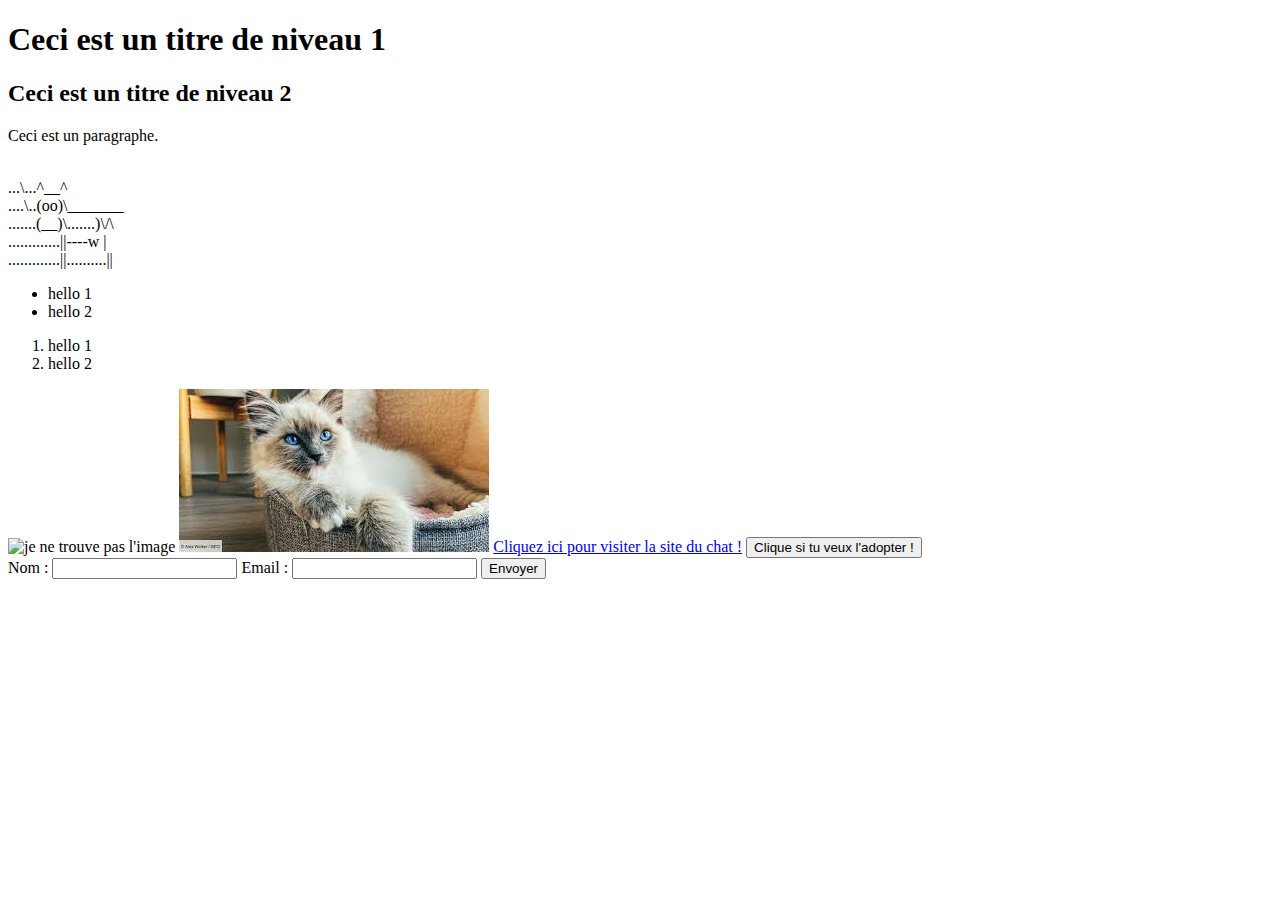
==== index.html @ 16f447f1 "différents ajouts de balises" ====
<!doctype html>
<html>
	<head>
		<title>qu'est-ce que c'est ? </title>
		<meta charset="UTF-8"> 
        <meta name="viewport" content="width=device-width, initial-scale=1.0"> 
		<meta name="description" content="Une première page">
		<meta name="keywords" content="html tutorial template">
	</head>
	<body>
		<h1>Ceci est un titre de niveau 1</h1> 
		<h2>Ceci est un titre de niveau 2</h2> 
		<p>Ceci est un paragraphe.</p> 
		<br>...\...^__^
		<br>....\..(oo)\_______
		<br>.......(__)\.......)\/\
		<br>.............||----w |
		<br>.............||..........||
		<ul>
			<li> hello 1
			<li> hello 2
		</ul>
		<ol>
			<li> hello 1
			<li> hello 2
		</ol>
		<img src="image.jpg" alt="je ne trouve pas l'image">
		<img src="img/chat.jpg" alt="je ne trouve pas l'image chat">
		<a href="https://www.geo.fr/animaux/quelles-sont-les-races-de-chats-les-plus-intelligentes-213242">Cliquez ici pour visiter la site du chat !</a>
        <button type="button">Clique si tu veux l'adopter !</button>
		
		<!-- commentaire -->
		<form action="/traiter-formulaire" method="post">
            <label for="nom">Nom :</label>
            <input type="text" id="nom" name="nom">

            <label for="email">Email :</label>
            <input type="email" id="email" name="email">

            <input type="submit" value="Envoyer">
        </form>
	</body>
</html>
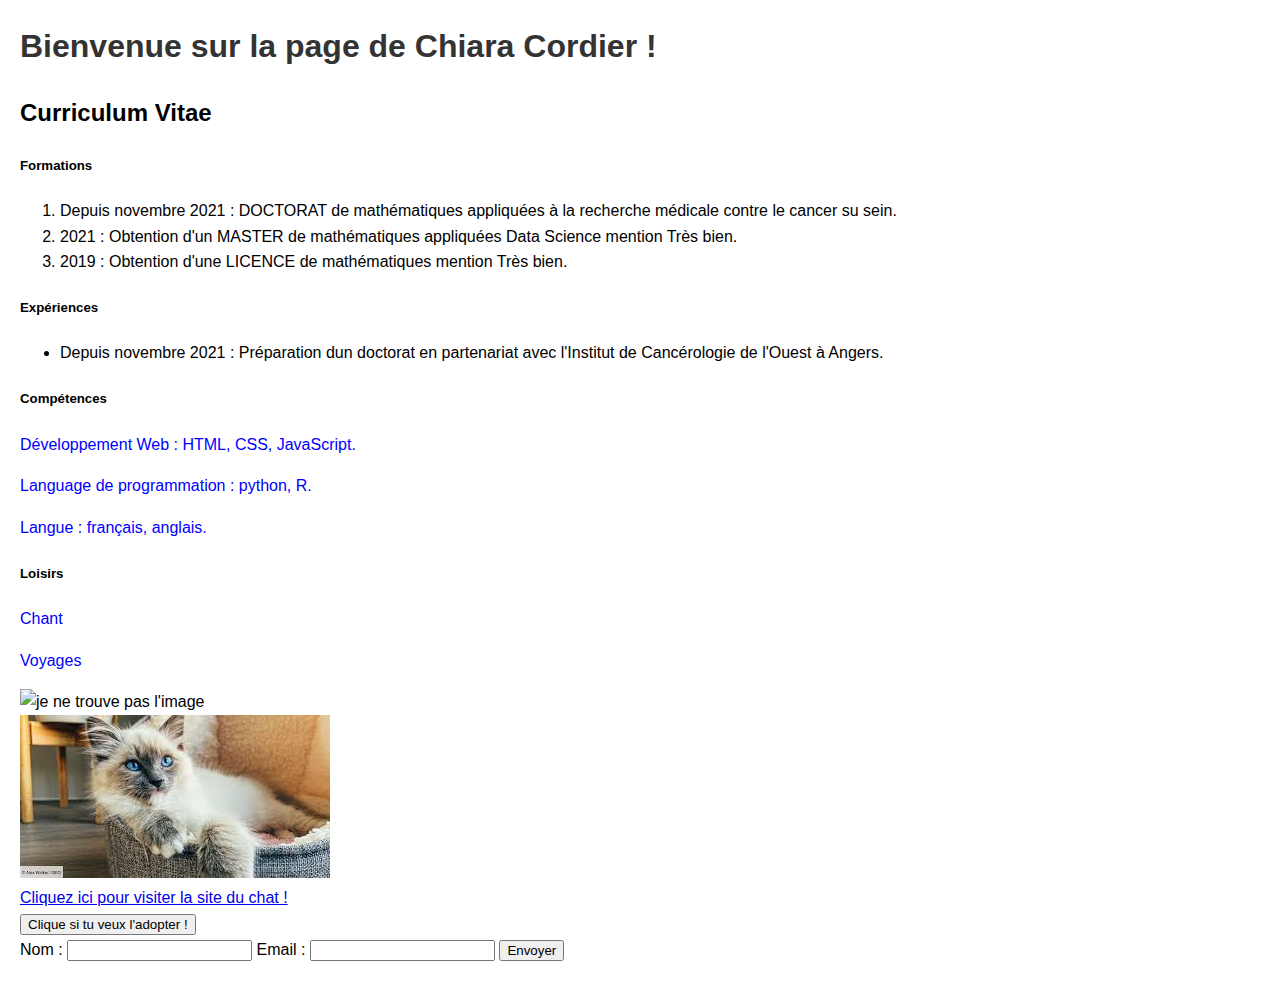
==== commit fd72cd47: "Ajout CSS" ====
--- a/index.html
+++ b/index.html
@@ -1,33 +1,38 @@
 <!doctype html>
 <html>
 	<head>
-		<title>qu'est-ce que c'est ? </title>
+		<link rel="stylesheet" href="style.css">
+		<title>Site officiel de Chiara Cordier</title>
 		<meta charset="UTF-8"> 
         <meta name="viewport" content="width=device-width, initial-scale=1.0"> 
 		<meta name="description" content="Une première page">
 		<meta name="keywords" content="html tutorial template">
 	</head>
 	<body>
-		<h1>Ceci est un titre de niveau 1</h1> 
-		<h2>Ceci est un titre de niveau 2</h2> 
-		<p>Ceci est un paragraphe.</p> 
-		<br>...\...^__^
-		<br>....\..(oo)\_______
-		<br>.......(__)\.......)\/\
-		<br>.............||----w |
-		<br>.............||..........||
-		<ul>
-			<li> hello 1
-			<li> hello 2
-		</ul>
-		<ol>
-			<li> hello 1
-			<li> hello 2
-		</ol>
-		<img src="image.jpg" alt="je ne trouve pas l'image">
-		<img src="img/chat.jpg" alt="je ne trouve pas l'image chat">
-		<a href="https://www.geo.fr/animaux/quelles-sont-les-races-de-chats-les-plus-intelligentes-213242">Cliquez ici pour visiter la site du chat !</a>
-        <button type="button">Clique si tu veux l'adopter !</button>
+		<h1>Bienvenue sur la page de Chiara Cordier !</h1> 
+		<h2>Curriculum Vitae</h2> 
+		<h5>Formations</h5>
+			<ol>
+				<li>Depuis novembre 2021 : DOCTORAT de mathématiques appliquées à la recherche médicale contre le cancer su sein.
+				<li>2021 : Obtention d'un MASTER de mathématiques appliquées Data Science mention Très bien.
+				<li>2019 : Obtention d'une LICENCE de mathématiques mention Très bien.
+			</ol>
+		<h5>Expériences</h5>
+			<ul>
+				<li>Depuis novembre 2021 : Préparation dun doctorat en partenariat avec l'Institut de Cancérologie de l'Ouest à Angers.
+			</ul>
+		<h5>Compétences</h5>
+			<p>Développement Web : HTML, CSS, JavaScript.</p> 
+			<p>Language de programmation : python, R.</p> 
+			<p>Langue : français, anglais.</p> 
+		<h5>Loisirs</h5>
+			<p>Chant</p>
+			<p>Voyages</p>
+
+		<img src="image.jpg" alt="je ne trouve pas l'image"><br>
+		<img src="img/chat.jpg" alt="je ne trouve pas l'image chat"><br>
+		<a href="https://www.geo.fr/animaux/quelles-sont-les-races-de-chats-les-plus-intelligentes-213242">Cliquez ici pour visiter la site du chat !</a><br>
+        <button type="button">Clique si tu veux l'adopter !</button><br>
 		
 		<!-- commentaire -->
 		<form action="/traiter-formulaire" method="post">
--- a/style.css
+++ b/style.css
@@ -0,0 +1,82 @@
+/* 1. Sélecteurs CSS */
+/* 1.1 balises  */
+p {
+    color: blue;
+}
+/* 1.2 ID  */
+#header {
+    font-weight: bold;
+}
+/* 1.3 Classe  */
+.important {
+    text-transform: uppercase;
+}
+
+
+
+/* 2. Propriétés CSS */
+body {
+    font-family: Arial, sans-serif;
+    line-height: 1.6;
+    margin: 20px;
+}
+
+h1 {
+    color: #333;
+}
+
+/* 3. Modèle de boîte */
+.box {
+    width: 300px;
+    height: 200px;
+    border: 1px solid #ccc;
+    padding: 10px;
+    margin: 10px;
+}
+
+/* 4. Positionnement */
+.absolute-position {
+    position: absolute;
+    top: 0;
+    left: 0;
+}
+
+.relative-position {
+    position: relative;
+}
+
+.fixed-position {
+    position: fixed;
+    top: 0;
+}
+
+/* 5. Flexbox et Grid */
+.flex-container {
+    display: flex;
+}
+
+.grid-container {
+    display: grid;
+}
+
+/* 6. Médias réactifs */
+@media screen and (max-width: 600px) {
+    /* Styles pour les écrans de 600px ou moins */
+    body {
+        background-color: lightgray;
+    }
+}
+
+/* 7. Animation et transition */
+.myAnimation {
+    animation: fadeIn 2s ease-in-out;
+}
+
+@keyframes fadeIn {
+    from {
+        opacity: 0;
+    }
+    to {
+        opacity: 1;
+    }
+}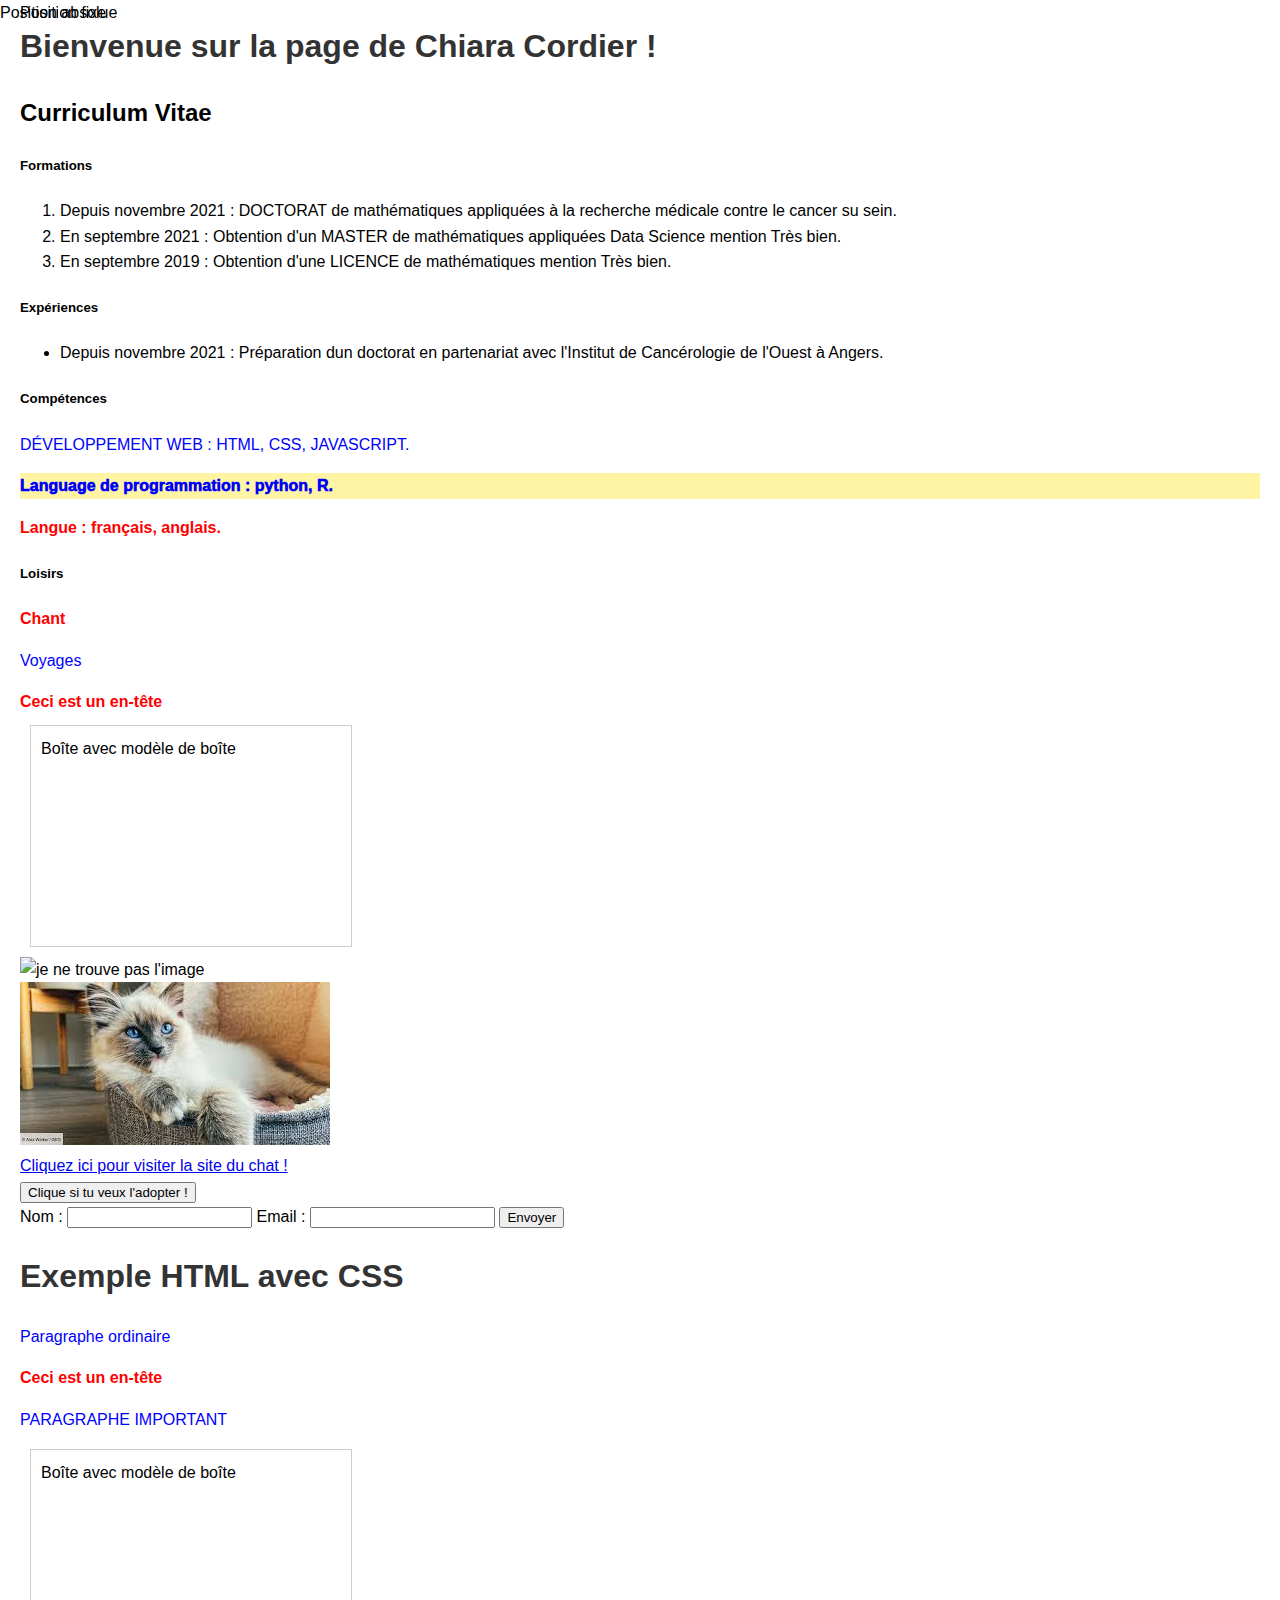
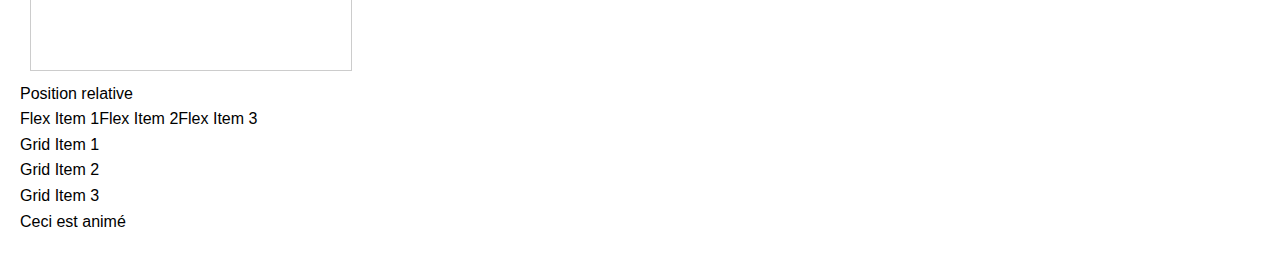
==== commit 662cc44d: "Ajout jeu Pikachu avec JavaScript" ====
--- a/index.html
+++ b/index.html
@@ -14,21 +14,24 @@
 		<h5>Formations</h5>
 			<ol>
 				<li>Depuis novembre 2021 : DOCTORAT de mathématiques appliquées à la recherche médicale contre le cancer su sein.
-				<li>2021 : Obtention d'un MASTER de mathématiques appliquées Data Science mention Très bien.
-				<li>2019 : Obtention d'une LICENCE de mathématiques mention Très bien.
+				<li> En septembre 2021 : Obtention d'un MASTER de mathématiques appliquées Data Science mention Très bien.
+				<li> En septembre 2019 : Obtention d'une LICENCE de mathématiques mention Très bien.
 			</ol>
 		<h5>Expériences</h5>
 			<ul>
 				<li>Depuis novembre 2021 : Préparation dun doctorat en partenariat avec l'Institut de Cancérologie de l'Ouest à Angers.
 			</ul>
 		<h5>Compétences</h5>
-			<p>Développement Web : HTML, CSS, JavaScript.</p> 
-			<p>Language de programmation : python, R.</p> 
-			<p>Langue : français, anglais.</p> 
+			<p class="important">Développement Web : HTML, CSS, JavaScript.</p> 
+			<p class="jersey">Language de programmation : python, R.</p> 
+			<p id="header">Langue : français, anglais.</p> 
 		<h5>Loisirs</h5>
-			<p>Chant</p>
+			<p id="header">Chant</p>
 			<p>Voyages</p>
 
+		<div id="header">Ceci est un en-tête</div>
+		<div class="box">Boîte avec modèle de boîte</div>
+		
 		<img src="image.jpg" alt="je ne trouve pas l'image"><br>
 		<img src="img/chat.jpg" alt="je ne trouve pas l'image chat"><br>
 		<a href="https://www.geo.fr/animaux/quelles-sont-les-races-de-chats-les-plus-intelligentes-213242">Cliquez ici pour visiter la site du chat !</a><br>
@@ -44,5 +47,34 @@
 
             <input type="submit" value="Envoyer">
         </form>
+		
+		        <h1>Exemple HTML avec CSS</h1>
+
+        <p>Paragraphe ordinaire</p>
+
+        <div id="header">Ceci est un en-tête</div>
+
+        <p class="important">Paragraphe important</p>
+
+        <div class="box">Boîte avec modèle de boîte</div>
+
+        <div class="absolute-position">Position absolue</div>
+        <div class="relative-position">Position relative</div>
+        <div class="fixed-position">Position fixe</div>
+
+        <div class="flex-container">
+            <div>Flex Item 1</div>
+            <div>Flex Item 2</div>
+            <div>Flex Item 3</div>
+        </div>
+
+        <div class="grid-container">
+            <div>Grid Item 1</div>
+            <div>Grid Item 2</div>
+            <div>Grid Item 3</div>
+        </div>
+
+        <div class="myAnimation">Ceci est animé</div>
+		
 	</body>
 </html>--- a/style.css
+++ b/style.css
@@ -6,13 +6,16 @@
 /* 1.2 ID  */
 #header {
     font-weight: bold;
+	color: red;
 }
 /* 1.3 Classe  */
 .important {
     text-transform: uppercase;
 }
-
-
+.jersey {
+    font-weight: 1000;
+	background-color: #FFF4A3;
+}
 
 /* 2. Propriétés CSS */
 body {
@@ -69,7 +72,7 @@
 
 /* 7. Animation et transition */
 .myAnimation {
-    animation: fadeIn 2s ease-in-out;
+    animation: fadeIn 10s ease-in-out;
 }
 
 @keyframes fadeIn {
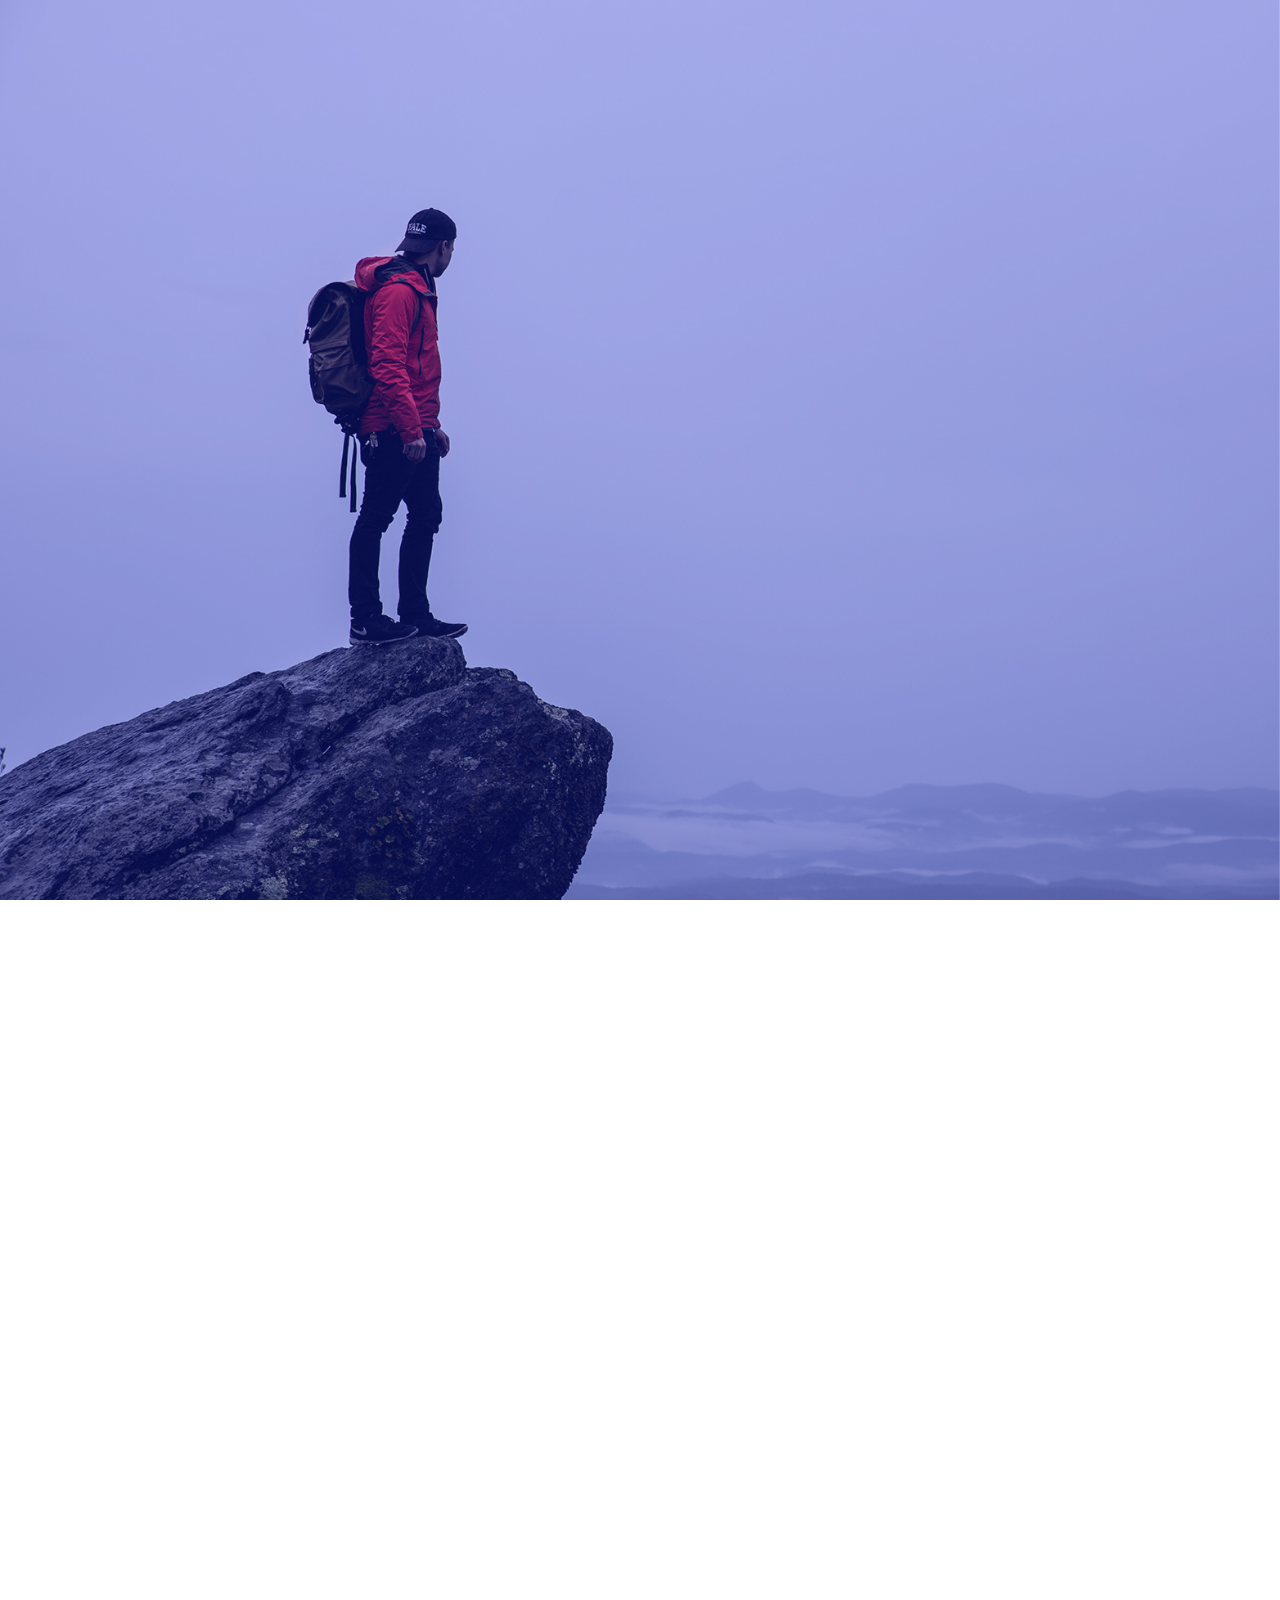
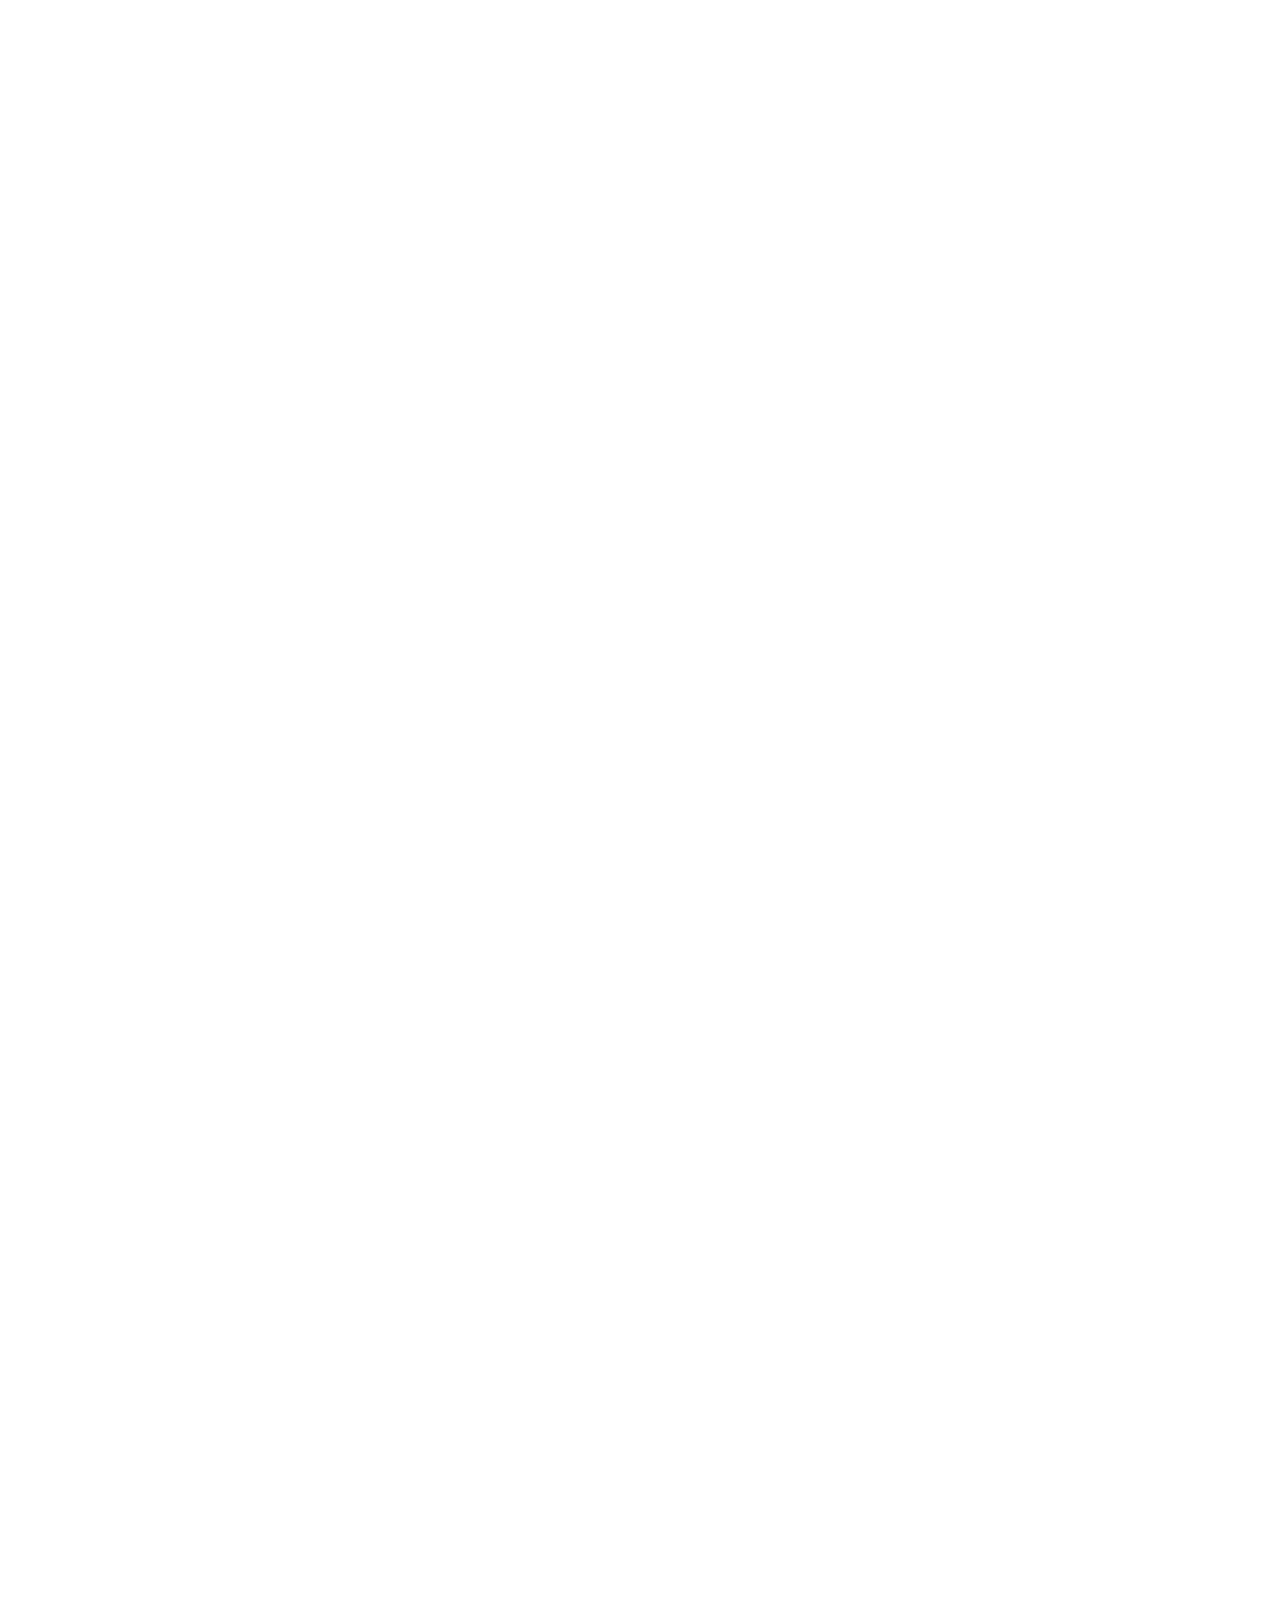
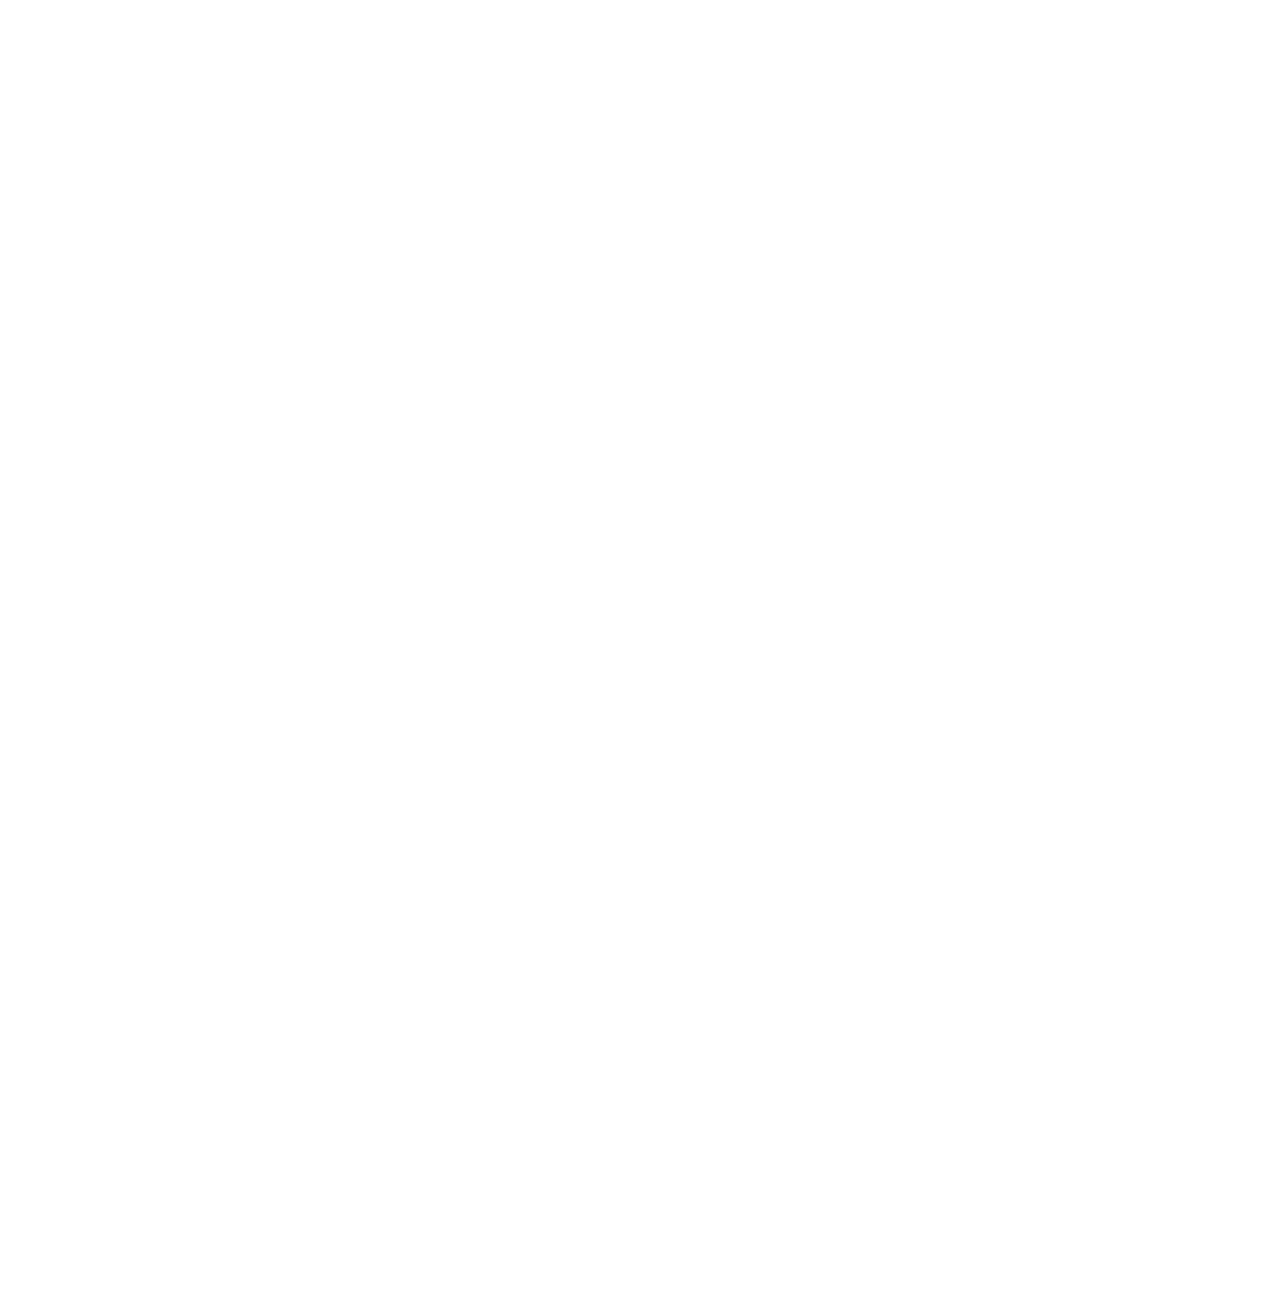
==== commit 71c6df02: "begin on template" ====
--- a/index.html
+++ b/index.html
@@ -1,80 +1,568 @@
 <!doctype html>
-<html>
-	<head>
-		<link rel="stylesheet" href="style.css">
-		<title>Site officiel de Chiara Cordier</title>
-		<meta charset="UTF-8"> 
-        <meta name="viewport" content="width=device-width, initial-scale=1.0"> 
-		<meta name="description" content="Une première page">
-		<meta name="keywords" content="html tutorial template">
-	</head>
-	<body>
-		<h1>Bienvenue sur la page de Chiara Cordier !</h1> 
-		<h2>Curriculum Vitae</h2> 
-		<h5>Formations</h5>
-			<ol>
-				<li>Depuis novembre 2021 : DOCTORAT de mathématiques appliquées à la recherche médicale contre le cancer su sein.
-				<li> En septembre 2021 : Obtention d'un MASTER de mathématiques appliquées Data Science mention Très bien.
-				<li> En septembre 2019 : Obtention d'une LICENCE de mathématiques mention Très bien.
-			</ol>
-		<h5>Expériences</h5>
-			<ul>
-				<li>Depuis novembre 2021 : Préparation dun doctorat en partenariat avec l'Institut de Cancérologie de l'Ouest à Angers.
-			</ul>
-		<h5>Compétences</h5>
-			<p class="important">Développement Web : HTML, CSS, JavaScript.</p> 
-			<p class="jersey">Language de programmation : python, R.</p> 
-			<p id="header">Langue : français, anglais.</p> 
-		<h5>Loisirs</h5>
-			<p id="header">Chant</p>
-			<p>Voyages</p>
-
-		<div id="header">Ceci est un en-tête</div>
-		<div class="box">Boîte avec modèle de boîte</div>
-		
-		<img src="image.jpg" alt="je ne trouve pas l'image"><br>
-		<img src="img/chat.jpg" alt="je ne trouve pas l'image chat"><br>
-		<a href="https://www.geo.fr/animaux/quelles-sont-les-races-de-chats-les-plus-intelligentes-213242">Cliquez ici pour visiter la site du chat !</a><br>
-        <button type="button">Clique si tu veux l'adopter !</button><br>
-		
-		<!-- commentaire -->
-		<form action="/traiter-formulaire" method="post">
-            <label for="nom">Nom :</label>
-            <input type="text" id="nom" name="nom">
-
-            <label for="email">Email :</label>
-            <input type="email" id="email" name="email">
-
-            <input type="submit" value="Envoyer">
-        </form>
-		
-		        <h1>Exemple HTML avec CSS</h1>
-
-        <p>Paragraphe ordinaire</p>
-
-        <div id="header">Ceci est un en-tête</div>
-
-        <p class="important">Paragraphe important</p>
-
-        <div class="box">Boîte avec modèle de boîte</div>
-
-        <div class="absolute-position">Position absolue</div>
-        <div class="relative-position">Position relative</div>
-        <div class="fixed-position">Position fixe</div>
-
-        <div class="flex-container">
-            <div>Flex Item 1</div>
-            <div>Flex Item 2</div>
-            <div>Flex Item 3</div>
+
+<html lang="en">
+   
+   
+    <head>
+       
+       
+        <!-- META -->
+        <meta charset="utf-8">
+        <meta name="robots" content="noodp">
+        <meta name="viewport" content="width=device-width, initial-scale=1, maximum-scale=1, user-scalable=no">
+       
+        <!-- PAGE TITLE -->
+        <title>Ethan - Identity</title>
+       
+        <!-- FAVICON -->
+        <link rel="shortcut icon" href="assets/img/favicon.png">
+       
+        <!-- FONTS -->
+        <link href="https://fonts.googleapis.com/css?family=Poppins:300,400,500,600,700&amp;subset=latin-ext" rel="stylesheet">
+       
+        <!-- STYLESHEETS -->
+        <link rel="stylesheet" type="text/css" href="assets/css/plugins.css">
+        <link rel="stylesheet" type="text/css" href="assets/css/main.css">
+        
+        
+    </head>
+
+   
+    <body>
+    
+       
+        <!-- PRELOADER -->
+        <div class="preloader">
+           
+            <div class="spinner"></div>
+            
         </div>
-
-        <div class="grid-container">
-            <div>Grid Item 1</div>
-            <div>Grid Item 2</div>
-            <div>Grid Item 3</div>
+        <!-- /PRELOADER -->
+    
+        
+        <!-- IMAGE CONTAINER -->
+        <div class="image-container">
+           
+            <div class="background-img"></div>
+
         </div>
-
-        <div class="myAnimation">Ceci est animé</div>
-		
-	</body>
+        <!-- /IMAGE CONTAINER -->
+
+
+        <!-- CONTENT AREA -->
+        <div class="content-area">
+
+
+            <!-- CONTENT AREA INNER --> 
+            <div class="content-area-inner">
+
+
+                <!-- INTRO -->
+                <section id="intro">
+
+
+                    <!-- CONTAINER MID -->
+                    <div class="container-mid">
+
+                       
+                        <!-- ANIMATION CONTAINER -->
+                        <div class="animation-container animation-fade-right" data-animation-delay="0">
+                        
+                            <h1>I’m Ethan Kruger and I design Stuff.</h1>
+                        
+                        </div>
+                        <!-- /ANIMATION CONTAINER -->
+                        
+                        
+                        <!-- ANIMATION CONTAINER -->
+                        <div class="animation-container animation-fade-right" data-animation-delay="200">
+                           
+                            <a href="#about" class="smooth-scroll">Learn More<div class="circle"><i class="fa fa-angle-down" aria-hidden="true"></i><i class="fa fa-angle-down" aria-hidden="true"></i></div></a>
+                            
+                        </div>
+                        <!-- /ANIMATION CONTAINER -->
+
+
+                    </div>
+                    <!-- /CONTAINER MID -->
+
+
+                </section>
+                <!-- /INTRO -->
+
+
+                <!-- ABOUT -->
+                <section id="about">
+
+
+                    <h3 class="headline scroll-animated">About Me</h3>
+                    
+                    <p class="scroll-animated">Lorem ipsum dolor sit amet, consectetur adipiscing elit. Curabitur mattis magna ac justo tincidunt, nec rhoncus leo rutrum. Duis mattis, neque id consectetur gravida, ligula massa consequat mi, id ultricies massa mauris eu augue. Donec dictum diam vitae dui iaculis, vitae laoreet sem molestie. Suspendisse hendrerit interdum euismod.</p>
+
+                    <p class="scroll-animated">In dui augue, pretium eget vulputate at, maximus eget augue. Vestibulum porttitor a nisl in rhoncus. Etiam libero est, pellentesque eleifend arcu at, congue gravida ex. Sed et nisl ultrices, mattis purus et, commodo quam. Etiam lacus est, faucibus ut mattis sed, mattis non enim. Maecenas elementum malesuada lorem, ut vestibulum erat iaculis non. Donec nec diam id dolor hendrerit sollicitudin.</p>
+                    
+                    
+                    <!-- CLIENTS -->
+                    <div class="row clients scroll-animated">
+                        
+                        
+                        <div class="col-md-3 col-xs-6"><img class="img-responsive" src="assets/img/clients/client-1.png" alt="client"></div>
+                        <div class="col-md-3 col-xs-6"><img class="img-responsive" src="assets/img/clients/client-2.png" alt="client"></div>
+                        <div class="col-md-3 col-xs-6"><img class="img-responsive" src="assets/img/clients/client-3.png" alt="client"></div>
+                        <div class="col-md-3 col-xs-6"><img class="img-responsive" src="assets/img/clients/client-4.png" alt="client"></div>
+                        
+                        
+                    </div>
+                    <!-- /CLIENTS -->
+
+
+                </section>
+                <!-- /ABOUT -->
+                
+                
+                <!-- SERVICE -->
+                <section id="service">
+
+
+                    <h3 class="headline scroll-animated">Services</h3>
+                    
+                    
+                    <!-- SERVICE LIST -->
+                    <ul class="services-list">
+                       
+                       
+                        <!-- SERVICE ITEM -->
+                        <li class="service-item scroll-animated">
+                           
+                           
+                            <button class="btn btn-primary collapsed" type="button" data-toggle="collapse" data-target="#collapse-item-1" aria-expanded="false">Webdesign</button>
+                            
+                            
+                            <!-- COLLAPSE CONTENT -->
+                            <div class="collapse" id="collapse-item-1">
+                               
+                               
+                                <!-- COLLAPSE CONTENT INNER -->
+                                <div class="well">
+                                   
+                                    <p> Lorem ipsum dolor sit amet, consectetur adipiscing elit. Curabitur mattis magna ac justo tincidunt, nec rhoncus leo rutrum. Duis mattis, neque id consectetur gravida, ligula massa consequat mi, id ultricies massa mauris eu augue. Donec dictum diam vitae dui iaculis, vitae laoreet sem molestie.</p>
+                                    
+                                </div>
+                                <!-- /COLLAPSE CONTENT INNER -->
+                                
+                                
+                            </div>
+                            <!-- /COLLAPSE CONTENT -->
+                            
+                            
+                        </li>
+                        <!-- /SERVICE ITEM -->
+                        
+                        
+                        <!-- SERVICE ITEM -->
+                        <li class="service-item scroll-animated">
+                           
+                           
+                            <button class="btn btn-primary collapsed" type="button" data-toggle="collapse" data-target="#collapse-item-2" aria-expanded="false">Marketing</button>
+                            
+                            
+                            <!-- COLLAPSE CONTENT -->
+                            <div class="collapse" id="collapse-item-2">
+                               
+                               
+                                <!-- COLLAPSE CONTENT INNER -->
+                                <div class="well">
+                                   
+                                    <p> Lorem ipsum dolor sit amet, consectetur adipiscing elit. Curabitur mattis magna ac justo tincidunt, nec rhoncus leo rutrum. Duis mattis, neque id consectetur gravida, ligula massa consequat mi, id ultricies massa mauris eu augue. Donec dictum diam vitae dui iaculis, vitae laoreet sem molestie.</p>
+                                    
+                                </div>
+                                <!-- /COLLAPSE CONTENT INNER -->
+                                
+                                
+                            </div>
+                            <!-- /COLLAPSE CONTENT -->
+                            
+                            
+                        </li>
+                        <!-- /SERVICE ITEM -->
+                        
+                        
+                        <!-- SERVICE ITEM -->
+                        <li class="service-item scroll-animated">
+                           
+                           
+                            <button class="btn btn-primary collapsed" type="button" data-toggle="collapse" data-target="#collapse-item-3" aria-expanded="false">Analytics</button>
+                            
+                            
+                            <!-- COLLAPSE CONTENT -->
+                            <div class="collapse" id="collapse-item-3">
+                               
+                               
+                                <!-- COLLAPSE CONTENT INNER -->
+                                <div class="well">
+                                   
+                                    <p> Lorem ipsum dolor sit amet, consectetur adipiscing elit. Curabitur mattis magna ac justo tincidunt, nec rhoncus leo rutrum. Duis mattis, neque id consectetur gravida, ligula massa consequat mi, id ultricies massa mauris eu augue. Donec dictum diam vitae dui iaculis, vitae laoreet sem molestie.</p>
+                                    
+                                </div>
+                                <!-- /COLLAPSE CONTENT INNER -->
+                                
+                                
+                            </div>
+                            <!-- /COLLAPSE CONTENT -->
+                            
+                            
+                        </li>
+                        <!-- /SERVICE ITEM -->
+                        
+                        
+                        <!-- SERVICE ITEM -->
+                        <li class="service-item scroll-animated">
+                           
+                           
+                            <button class="btn btn-primary collapsed" type="button" data-toggle="collapse" data-target="#collapse-item-4" aria-expanded="false">UI &amp; UX Design</button>
+                            
+                            
+                            <!-- COLLAPSE CONTENT -->
+                            <div class="collapse" id="collapse-item-4">
+                               
+                               
+                                <!-- COLLAPSE CONTENT INNER -->
+                                <div class="well">
+                                   
+                                    <p> Lorem ipsum dolor sit amet, consectetur adipiscing elit. Curabitur mattis magna ac justo tincidunt, nec rhoncus leo rutrum. Duis mattis, neque id consectetur gravida, ligula massa consequat mi, id ultricies massa mauris eu augue. Donec dictum diam vitae dui iaculis, vitae laoreet sem molestie.</p>
+                                    
+                                </div>
+                                <!-- /COLLAPSE CONTENT INNER -->
+                                
+                                
+                            </div>
+                            <!-- /COLLAPSE CONTENT -->
+                            
+                            
+                        </li>
+                        <!-- /SERVICE ITEM -->
+                        
+                        
+                    </ul>
+                    <!-- /SERVICE LIST -->
+
+
+                </section>
+                <!-- /SERVICE -->
+                
+                
+                <!-- WORK -->
+                <section id="work">
+
+
+                    <h3 class="headline scroll-animated">Latest Work</h3>
+                    
+                    
+                    <!-- SHOWCASE -->
+                    <div class="showcase">
+                       
+                       
+                        <!-- ITEM -->
+                        <div class="item scroll-animated">
+                          
+                          
+                            <!-- LIGHTBOX LINK -->
+                            <a href="#" data-featherlight="#item-1-lightbox">
+                            
+                            
+                                <!-- INFO -->
+                                <div class="info">
+
+
+                                    <!-- CONTAINER MID -->
+                                    <div class="container-mid">
+
+                                        <h5>Petron</h5>
+                                        <p>Web Design</p>
+
+                                    </div>
+                                    <!-- /CONTAINER MID -->
+
+
+                                </div>
+                                <!-- /INFO -->
+
+
+                                <div class="background-image" style="background-image: url(assets/img/work/item-1.jpg)"></div>
+
+                           
+                            </a>
+                            <!-- /LIGHTBOX LINK -->
+                            
+                            
+                            <!-- LIGHTBOX -->
+                            <div id="item-1-lightbox" class="work-lightbox">
+                               
+                               
+                                <img class="img-responsive" src="assets/img/work/item-1.jpg" alt="image">
+                                
+                                <h3>Petron</h3>
+                                <p class="subline">Web Design</p>
+                                
+                                <p>Lorem ipsum dolor sit amet, consectetur adipiscing elit. Etiam semper faucibus eros, quis imperdiet sapien. Nam sodales nec risus nec interdum. Proin lobortis, ex condimentum ultricies eleifend, nisl nunc sollicitudin odio, eget egestas est turpis et metus. In non ligula quis mauris rutrum porta.</p>
+                                
+                                <p>Integer scelerisque et orci in maximus. Nullam ac finibus nisi. Sed libero tellus, fringilla in posuere vitae, sollicitudin consectetur odio. Morbi pharetra tortor quis risus hendrerit, ut tincidunt arcu vehicula. Integer consequat lorem nisl, sit amet euismod libero fringilla placerat. Proin semper consequat ultricies. Vivamus condimentum tortor ac quam tristique, eget rhoncus arcu suscipit.</p>
+                                
+                                
+                            </div>
+                            <!-- /LIGHTBOX -->
+                            
+                            
+                        </div>
+                        <!-- /ITEM -->
+                        
+                        
+                        <!-- ITEM -->
+                        <div class="item scroll-animated">
+                          
+                          
+                            <!-- LIGHTBOX LINK -->
+                            <a href="#" data-featherlight="#item-2-lightbox">
+                            
+                            
+                                <!-- INFO -->
+                                <div class="info">
+
+
+                                    <!-- CONTAINER MID -->
+                                    <div class="container-mid">
+
+                                        <h5>Surf 71</h5>
+                                        <p>Product Design</p>
+
+                                    </div>
+                                    <!-- /CONTAINER MID -->
+
+
+                                </div>
+                                <!-- /INFO -->
+
+
+                                <div class="background-image" style="background-image: url(assets/img/work/item-2.jpg)"></div>
+
+                           
+                            </a>
+                            <!-- /LIGHTBOX LINK -->
+                            
+                            
+                            <!-- LIGHTBOX -->
+                            <div id="item-2-lightbox" class="work-lightbox">
+                               
+                               
+                                <img class="img-responsive" src="assets/img/work/item-2.jpg" alt="image">
+                                
+                                <h3>Surf 71</h3>
+                                <p class="subline">Product Design</p>
+                                
+                                <p>Lorem ipsum dolor sit amet, consectetur adipiscing elit. Etiam semper faucibus eros, quis imperdiet sapien. Nam sodales nec risus nec interdum. Proin lobortis, ex condimentum ultricies eleifend, nisl nunc sollicitudin odio, eget egestas est turpis et metus. In non ligula quis mauris rutrum porta.</p>
+                                
+                                <p>Integer scelerisque et orci in maximus. Nullam ac finibus nisi. Sed libero tellus, fringilla in posuere vitae, sollicitudin consectetur odio. Morbi pharetra tortor quis risus hendrerit, ut tincidunt arcu vehicula. Integer consequat lorem nisl, sit amet euismod libero fringilla placerat. Proin semper consequat ultricies. Vivamus condimentum tortor ac quam tristique, eget rhoncus arcu suscipit.</p>
+                                
+                                
+                            </div>
+                            <!-- /LIGHTBOX -->
+                            
+                            
+                        </div>
+                        <!-- /ITEM -->
+                        
+                        
+                        <!-- ITEM -->
+                        <div class="item scroll-animated">
+                          
+                          
+                            <!-- LIGHTBOX LINK -->
+                            <a href="#" data-featherlight="#item-3-lightbox">
+                            
+                            
+                                <!-- INFO -->
+                                <div class="info">
+
+
+                                    <!-- CONTAINER MID -->
+                                    <div class="container-mid">
+
+                                        <h5>Game Nation</h5>
+                                        <p>Marketing</p>
+
+                                    </div>
+                                    <!-- /CONTAINER MID -->
+
+
+                                </div>
+                                <!-- /INFO -->
+
+
+                                <div class="background-image" style="background-image: url(assets/img/work/item-3.jpg)"></div>
+
+                           
+                            </a>
+                            <!-- /LIGHTBOX LINK -->
+                            
+                            
+                            <!-- LIGHTBOX -->
+                            <div id="item-3-lightbox" class="work-lightbox">
+                               
+                               
+                                <img class="img-responsive" src="assets/img/work/item-3.jpg" alt="image">
+                                
+                                <h3>Game Nation</h3>
+                                <p class="subline">Marketing</p>
+                                
+                                <p>Lorem ipsum dolor sit amet, consectetur adipiscing elit. Etiam semper faucibus eros, quis imperdiet sapien. Nam sodales nec risus nec interdum. Proin lobortis, ex condimentum ultricies eleifend, nisl nunc sollicitudin odio, eget egestas est turpis et metus. In non ligula quis mauris rutrum porta.</p>
+                                
+                                <p>Integer scelerisque et orci in maximus. Nullam ac finibus nisi. Sed libero tellus, fringilla in posuere vitae, sollicitudin consectetur odio. Morbi pharetra tortor quis risus hendrerit, ut tincidunt arcu vehicula. Integer consequat lorem nisl, sit amet euismod libero fringilla placerat. Proin semper consequat ultricies. Vivamus condimentum tortor ac quam tristique, eget rhoncus arcu suscipit.</p>
+                                
+                                
+                            </div>
+                            <!-- /LIGHTBOX -->
+                            
+                            
+                        </div>
+                        <!-- /ITEM -->
+                        
+                        
+                        <!-- ITEM -->
+                        <div class="item scroll-animated">
+                          
+                          
+                            <!-- LIGHTBOX LINK -->
+                            <a href="#" data-featherlight="#item-4-lightbox">
+                            
+                            
+                                <!-- INFO -->
+                                <div class="info">
+
+
+                                    <!-- CONTAINER MID -->
+                                    <div class="container-mid">
+
+                                        <h5>Cronomax</h5>
+                                        <p>UI/UX DESIGN</p>
+
+                                    </div>
+                                    <!-- /CONTAINER MID -->
+
+
+                                </div>
+                                <!-- /INFO -->
+
+
+                                <div class="background-image" style="background-image: url(assets/img/work/item-4.jpg)"></div>
+
+                           
+                            </a>
+                            <!-- /LIGHTBOX LINK -->
+                            
+                            
+                            <!-- LIGHTBOX -->
+                            <div id="item-4-lightbox" class="work-lightbox">
+                               
+                               
+                                <img class="img-responsive" src="assets/img/work/item-4.jpg" alt="image">
+                                
+                                <h3>Cronomax</h3>
+                                <p class="subline">UI/UX DESIGN</p>
+                                
+                                <p>Lorem ipsum dolor sit amet, consectetur adipiscing elit. Etiam semper faucibus eros, quis imperdiet sapien. Nam sodales nec risus nec interdum. Proin lobortis, ex condimentum ultricies eleifend, nisl nunc sollicitudin odio, eget egestas est turpis et metus. In non ligula quis mauris rutrum porta.</p>
+                                
+                                <p>Integer scelerisque et orci in maximus. Nullam ac finibus nisi. Sed libero tellus, fringilla in posuere vitae, sollicitudin consectetur odio. Morbi pharetra tortor quis risus hendrerit, ut tincidunt arcu vehicula. Integer consequat lorem nisl, sit amet euismod libero fringilla placerat. Proin semper consequat ultricies. Vivamus condimentum tortor ac quam tristique, eget rhoncus arcu suscipit.</p>
+                                
+                                
+                            </div>
+                            <!-- /LIGHTBOX -->
+                            
+                            
+                        </div>
+                        <!-- /ITEM -->
+                        
+                        
+                    </div>
+                    <!-- /SHOWCASE -->
+
+
+                </section>
+                <!-- /WORK -->
+                
+                
+                <!-- CONTACT -->
+                <section id="contact">
+
+
+                    <h3 class="headline scroll-animated">Contact Me</h3>
+                    
+                    
+                    <!-- CONTACT FORM --> 
+                    <form id="contact-form" action="assets/php/contact.php" method="post">
+
+                       
+                        <input id="contact-form-name" type="text" name="name" class="form-control scroll-animated" placeholder="* Your Name">
+                        
+                        <input id="contact-form-email" type="text" name="email" class="form-control scroll-animated" placeholder="* Your Email">
+                        
+                        <!-- PHANTOM ELEMENT ( HONEYPOT CAPTCHA FOR SECURITY ) -->
+                        <div class="fhp-input"><input id="contact-form-company" type="text" name="company" class="form-control"></div>
+                        <!-- /PHANTOM ELEMENT ( HONEYPOT CAPTCHA FOR SECURITY ) -->
+                        
+                        <textarea id="contact-form-message" name="message" class="form-control scroll-animated" placeholder="* Your Message"></textarea>
+                        
+                        <button type="submit" class="form-control scroll-animated">Send Message<div class="circle"><i class="fa fa-angle-right" aria-hidden="true"></i><i class="fa fa-angle-right" aria-hidden="true"></i></div></button>
+                        
+                        <div class="success-message"><i class="fa fa-check" aria-hidden="true"></i>The Email was Sent Successfully!</div>
+
+                   
+                    </form>
+                    <!-- /CONTACT FORM --> 
+
+
+                </section>
+                <!-- /CONTACT -->
+                
+                
+                <!-- FOOTER -->
+                <section id="footer">
+                
+                   
+                    <!-- SOCIAL ICONS -->
+                    <ul class="social-icons scroll-animated">
+                       
+                       
+                        <li><a href="#"><i class="fa fa-facebook" aria-hidden="true"></i><i class="fa fa-facebook" aria-hidden="true"></i></a></li>
+                        <li><a href="#"><i class="fa fa-twitter" aria-hidden="true"></i><i class="fa fa-twitter" aria-hidden="true"></i></a></li>
+                        <li><a href="#"><i class="fa fa-google-plus" aria-hidden="true"></i><i class="fa fa-google-plus" aria-hidden="true"></i></a></li>
+                        <li><a href="#"><i class="fa fa-linkedin" aria-hidden="true"></i><i class="fa fa-linkedin" aria-hidden="true"></i></a></li>
+                        
+                        
+                    </ul>
+                    <!-- /SOCIAL ICONS -->
+                    
+
+                    <p class="scroll-animated">© 2017 Your Brand | Design by <a href="https://templatefoundation.com">Template Foundation</a></p>
+
+
+                </section>
+                <!-- /FOOTER -->
+
+
+            </div>
+            <!-- /CONTENT AREA INNER -->
+
+
+        </div>
+        <!-- /CONTENT AREA -->
+        
+        
+        <!-- JAVASCRIPTS -->
+        <script type="text/javascript" src="assets/js/plugins.js"></script>
+        <script type="text/javascript" src="assets/js/main.js"></script>
+   
+   
+    </body> 
+    
+    
 </html>--- a/assets/css/main.css
+++ b/assets/css/main.css
@@ -0,0 +1,1155 @@
+/******************************************************************
+
+
+	------------------------
+	-- TABLE OF CONTENTS --
+	------------------------
+	
+	--  01. Basic
+	--  02. Preloader
+    --  03. Image Container
+    --  04. Content Area
+    --  05. Content Area --> Intro
+    --  06. Content Area --> About
+    --  07. Content Area --> Service
+    --  08. Content Area --> Work
+    --  09. Content Area --> Contact
+    --  10. Content Area --> Footer
+ 
+ 
+ ******************************************************************/
+
+
+
+
+/** 1. Basic
+*******************************************************************/
+
+html
+{
+    font-size: 10px;
+}
+
+body
+{
+    font-family: 'Poppins', sans-serif;
+    font-weight: 300;
+    font-style: normal;
+
+    color: #fff;
+    background: #fff;
+
+    -webkit-font-smoothing: antialiased;
+}
+
+h1,
+h2,
+h3,
+h4,
+h5,
+h6
+{
+    font-weight: normal;
+
+    letter-spacing: .02em;
+
+    color: #fff;
+}
+
+h1
+{
+    font-size: 7.2rem;
+}
+
+h2
+{
+    font-size: 3.9rem;
+}
+
+h3
+{
+    font-size: 3.4rem;
+}
+
+h4
+{
+    font-size: 2.9rem;
+}
+
+h5
+{
+    font-size: 2.3rem;
+}
+
+h6
+{
+    font-size: 1.9rem;
+}
+
+p
+{
+    font-size: 1.8rem;
+    line-height: 1.7em;
+}
+
+a,
+a:hover,
+a:focus
+{
+    cursor: pointer;
+    -webkit-transition: all 300ms ease;
+         -o-transition: all 300ms ease;
+            transition: all 300ms ease;
+    text-decoration: none;
+
+    color: #fff;
+}
+
+button
+{
+    border: 2px solid #fff;
+    background: none;
+}
+
+.btn-primary,
+.btn-primary:hover,
+.btn-primary:focus,
+.btn-primary:active
+{
+    border-color: #fff !important;
+    outline: none !important;
+    background: none !important;
+    -webkit-box-shadow: none;
+            box-shadow: none;
+}
+
+@media (max-width:600px)
+{
+    html
+    {
+        font-size: 8px;
+    }
+}
+
+@media (max-width:500px)
+{
+    html
+    {
+        font-size: 7px;
+    }
+}
+
+
+
+/** 2. Preloader
+*******************************************************************/
+
+.preloader
+{
+    position: fixed;
+    z-index: 100000;
+    top: 0;
+    right: 0;
+
+    overflow: hidden;
+
+    width: 100%;
+    height: 100%;
+
+    background: #fff;
+}
+
+.preloader.hide-preloader
+{
+    width: 0;
+
+    -webkit-transition: .7s ease .3s;
+         -o-transition: .7s ease .3s;
+            transition: .7s ease .3s;
+}
+
+.preloader .spinner
+{
+    position: absolute;
+    top: 50%;
+    left: 50%;
+
+    display: block;
+
+    width: 50px;
+    height: 50px;
+    margin-top: -25px;
+    margin-left: -25px;
+
+    -webkit-animation: spinner-pulse .6s infinite ease-in-out;
+            animation: spinner-pulse .6s infinite ease-in-out;
+    text-align: center;
+
+    opacity: 1;
+    border-radius: 100%;
+    background-color: #111;
+}
+
+.preloader.hide-preloader .spinner
+{
+    -webkit-transition: .3s ease;
+         -o-transition: .3s ease;
+            transition: .3s ease;
+
+    opacity: 0;
+}
+
+@-webkit-keyframes spinner-pulse
+{
+    0%
+    {
+        -webkit-transform: scale(0);
+    }
+    100%
+    {
+        -webkit-transform: scale(1.0);
+
+        opacity: 0;
+    }
+}
+
+@keyframes spinner-pulse
+{
+    0%
+    {
+        -webkit-transform: scale(0);
+                transform: scale(0);
+    }
+    100%
+    {
+        -webkit-transform: scale(1.0);
+                transform: scale(1.0);
+
+        opacity: 0;
+    }
+}
+
+
+
+/** 3. Image Container
+*******************************************************************/
+
+.image-container
+{
+    position: fixed;
+    z-index: -1;
+    top: 0;
+    left: 0;
+
+    width: 100%;
+    height: 100%;
+}
+
+.image-container .background-img
+{
+    position: absolute;
+    z-index: 1;
+    top: 0;
+    left: 0;
+
+    width: 100%;
+    height: 100%;
+
+    -webkit-transition: opacity 1s ease;
+         -o-transition: opacity 1s ease;
+            transition: opacity 1s ease;
+
+    background: url(../img/background.jpg);
+    background-repeat: no-repeat;
+    background-size: cover;
+}
+
+
+
+/** 4. Content Area
+*******************************************************************/
+
+.content-area
+{
+    position: relative;
+    left: 0;
+
+    width: 100%;
+}
+
+.content-area .content-area-inner
+{
+    position: relative;
+
+    width: 100%;
+    padding: 0 20px;
+    overflow-x: hidden;
+}
+
+.content-area .content-area-inner section
+{
+    max-width: 700px;
+    margin: 0 auto 20vh auto;
+}
+
+.content-area .content-area-inner section:last-child
+{
+    margin-bottom: 10vh;
+}
+
+.content-area .content-area-inner section h3.headline
+{
+    margin-bottom: 1.4em;
+}
+
+
+
+/** 5. Content Area --> Intro
+*******************************************************************/
+
+#intro
+{
+    position: relative;
+
+    height: 100vh;
+    margin-bottom: 0;
+
+    text-align: center;
+}
+
+#intro .container-mid
+{
+    position: absolute;
+    top: 50%;
+
+    width: 100%;
+
+    -webkit-transform: translateY(-50%);
+        -ms-transform: translateY(-50%);
+            transform: translateY(-50%);
+}
+
+#intro .container-mid h1
+{
+    font-weight: 500;
+
+    margin-bottom: .6em;
+}
+
+#intro .container-mid a
+{
+    font-size: 2.5rem;
+    line-height: 2.92em;
+
+    position: relative;
+
+    display: inline-block;
+    overflow: hidden;
+
+    -webkit-transition: .2s ease;
+         -o-transition: .2s ease;
+            transition: .2s ease;
+    letter-spacing: .04em;
+
+    border-radius: 100px;
+}
+
+#intro .container-mid a .circle
+{
+    font-size: 1em;
+    line-height: 5.7rem;
+
+    position: relative;
+
+    display: inline-block;
+    overflow: hidden;
+
+    width: 5.7rem;
+    height: 5.7rem;
+    margin-left: 1em;
+
+    vertical-align: middle;
+
+    border: 3px solid #fff;
+    border-radius: 100%;
+}
+
+#intro .container-mid a .circle i
+{
+    position: absolute;
+    top: 50%;
+    left: 0;
+
+    width: 100%;
+
+    -webkit-transform: translateY(-50%);
+        -ms-transform: translateY(-50%);
+            transform: translateY(-50%);
+    text-align: center;
+}
+
+#intro .container-mid a .circle i:first-child
+{
+    top: -50%;
+}
+
+#intro .container-mid a:hover .circle i:first-child
+{
+    top: 50%;
+
+    -webkit-transition: .15s ease;
+         -o-transition: .15s ease;
+            transition: .15s ease;
+}
+
+#intro .container-mid a .circle i:last-child
+{
+    top: 50%;
+}
+
+#intro .container-mid a:hover .circle i:last-child
+{
+    top: 150%;
+
+    -webkit-transition: .15s ease;
+         -o-transition: .15s ease;
+            transition: .15s ease;
+}
+
+#intro .animation-container
+{
+    -webkit-transition: .5s ease;
+         -o-transition: .5s ease;
+            transition: .5s ease;
+}
+
+#intro .animation-container.animation-fade
+{
+    opacity: 0;
+}
+
+#intro .animation-container.animation-fade.run-animation
+{
+    opacity: 1;
+}
+
+#intro .animation-container.animation-fade-up
+{
+    -webkit-transform: translateY(10vh);
+        -ms-transform: translateY(10vh);
+            transform: translateY(10vh);
+
+    opacity: 0;
+}
+
+#intro .animation-container.animation-fade-up.run-animation
+{
+    -webkit-transform: translateY(0);
+        -ms-transform: translateY(0);
+            transform: translateY(0);
+
+    opacity: 1;
+}
+
+#intro .animation-container.animation-fade-down
+{
+    -webkit-transform: translateY(-10vh);
+        -ms-transform: translateY(-10vh);
+            transform: translateY(-10vh);
+
+    opacity: 0;
+}
+
+#intro .animation-container.animation-fade-down.run-animation
+{
+    -webkit-transform: translateY(0);
+        -ms-transform: translateY(0);
+            transform: translateY(0);
+
+    opacity: 1;
+}
+
+#intro .animation-container.animation-fade-left
+{
+    -webkit-transform: translateX(10vh);
+        -ms-transform: translateX(10vh);
+            transform: translateX(10vh);
+
+    opacity: 0;
+}
+
+#intro .animation-container.animation-fade-left.run-animation
+{
+    -webkit-transform: translateX(0);
+        -ms-transform: translateX(0);
+            transform: translateX(0);
+
+    opacity: 1;
+}
+
+#intro .animation-container.animation-fade-right
+{
+    -webkit-transform: translateX(-10vh);
+        -ms-transform: translateX(-10vh);
+            transform: translateX(-10vh);
+
+    opacity: 0;
+}
+
+#intro .animation-container.animation-fade-right.run-animation
+{
+    -webkit-transform: translateX(0);
+        -ms-transform: translateX(0);
+            transform: translateX(0);
+
+    opacity: 1;
+}
+
+
+
+/** 6. Content Area --> About
+*******************************************************************/
+
+#about p
+{
+    margin-bottom: 2.2em;
+}
+
+#about p:last-child
+{
+    margin-bottom: 0;
+}
+
+#about .clients img
+{
+    margin-top: 3rem;
+}
+
+
+
+/** 7. Content Area --> Service
+*******************************************************************/
+
+#service .services-list
+{
+    margin-bottom: 0;
+    padding: 0;
+
+    list-style: none;
+}
+
+#service .services-list li
+{
+    display: block;
+}
+
+#service .services-list li button
+{
+    font-size: 2.4rem;
+    font-size: 2rem;
+    font-weight: 300;
+    line-height: 3.4em;
+
+    position: relative;
+
+    display: block;
+
+    width: 100%;
+    margin-bottom: 1rem;
+    padding: 0;
+
+    text-align: left;
+
+    border: none;
+    border-bottom: 2px solid #ccc;
+    border-radius: 0;
+}
+
+#service .services-list li button:after
+{
+    font: normal normal normal 14px/1 FontAwesome;
+    font-size: 1.7rem;
+
+    position: absolute;
+    top: 50%;
+    right: 0;
+
+    content: '\f078';
+    -webkit-transform: translateY(-50%);
+        -ms-transform: translateY(-50%);
+            transform: translateY(-50%);
+
+    color: #fff;
+}
+
+#service .services-list li .well
+{
+    min-height: 20px;
+    margin-bottom: 0;
+    padding: 0;
+    padding-top: 2.5rem;
+    padding-bottom: 2.5rem;
+
+    -webkit-transition: 1s ease;
+         -o-transition: 1s ease;
+            transition: 1s ease;
+
+    border: none;
+    border-radius: 0;
+    background-color: rgba(0,0,0,0);
+    -webkit-box-shadow: none;
+            box-shadow: none;
+}
+
+
+
+/** 8. Content Area --> Work
+*******************************************************************/
+
+#work .showcase .item
+{
+    position: relative;
+
+    overflow: hidden;
+
+    width: 100%;
+    height: 22rem;
+    margin: 0;
+    margin-bottom: 6vh;
+
+    cursor: pointer;
+
+    border-radius: 0;
+    background: #111;
+}
+
+#work .showcase .item:last-child
+{
+    margin-bottom: 0;
+}
+
+#work .showcase .item .info
+{
+    position: absolute;
+    z-index: 100;
+    top: 0;
+    left: 0;
+
+    width: 0;
+    height: 100%;
+
+    -webkit-transition: .25s ease;
+         -o-transition: .25s ease;
+            transition: .25s ease;
+
+    color: #fff;
+    background: #fff;
+    background: -webkit-linear-gradient(left, rgba(143,151,219,1) 1%,rgba(0,0,0,0) 100%);
+    background: -webkit-gradient(linear, left top, right top, color-stop(1%, rgba(143,151,219,1)),to(rgba(0,0,0,0)));
+    background:      -o-linear-gradient(left, rgba(143,151,219,1) 1%,rgba(0,0,0,0) 100%);
+    background:         linear-gradient(to right, rgba(143,151,219,1) 1%,rgba(0,0,0,0) 100%);
+
+    filter: progid:DXImageTransform.Microsoft.gradient( startColorstr='#8f97db', endColorstr='#00000000',GradientType=1 );
+}
+
+#work .showcase .item:hover .info
+{
+    width: 100%;
+}
+
+#work .showcase .item .info .container-mid
+{
+    position: absolute;
+    top: 50%;
+    left: 0;
+
+    width: 100%;
+    padding: 0 6rem;
+
+    -webkit-transform: translateY(-50%);
+        -ms-transform: translateY(-50%);
+            transform: translateY(-50%);
+}
+
+#work .showcase .item .info .container-mid h5
+{
+    margin: 0;
+    margin-bottom: .2em;
+
+    -webkit-transform: translateX(4vh);
+        -ms-transform: translateX(4vh);
+            transform: translateX(4vh);
+
+    opacity: 0;
+    color: #fff;
+}
+
+#work .showcase .item:hover .info .container-mid h5
+{
+    -webkit-transition: .15s ease .15s;
+         -o-transition: .15s ease .15s;
+            transition: .15s ease .15s;
+    -webkit-transform: translateX(0);
+        -ms-transform: translateX(0);
+            transform: translateX(0);
+
+    opacity: 1;
+}
+
+#work .showcase .item .info .container-mid p
+{
+    position: relative;
+
+    margin-bottom: 0;
+    padding-left: 1.4rem;
+
+    -webkit-transform: translateX(4vh);
+        -ms-transform: translateX(4vh);
+            transform: translateX(4vh);
+    letter-spacing: .025em;
+
+    opacity: 0;
+}
+
+#work .showcase .item:hover .info .container-mid p
+{
+    -webkit-transition: .15s ease .2s;
+         -o-transition: .15s ease .2s;
+            transition: .15s ease .2s;
+    -webkit-transform: translateX(0);
+        -ms-transform: translateX(0);
+            transform: translateX(0);
+
+    opacity: 1;
+}
+
+#work .showcase .item .info .container-mid p:before
+{
+    position: absolute;
+    top: 50%;
+    left: 0;
+
+    width: .6em;
+    height: 1px;
+
+    content: '';
+    -webkit-transform: translateY(-50%);
+        -ms-transform: translateY(-50%);
+            transform: translateY(-50%);
+
+    background: #fff;
+}
+
+#work .showcase .item .background-image
+{
+    position: absolute;
+    top: 0;
+    left: 0;
+
+    width: 100%;
+    height: 100%;
+
+    background-repeat: no-repeat;
+    background-position: center;
+    background-size: cover;
+}
+
+.featherlight .featherlight-content
+{
+    max-height: 95%;
+    padding: 0;
+
+    border-bottom: 0;
+    background: rgba(140, 148, 216, .7);
+}
+
+.featherlight .featherlight-content  .featherlight-close-icon
+{
+    font-size: 2.8rem;
+    line-height: 2em;
+
+    top: 4.5vh;
+    right: 4vh;
+
+    width: 2em;
+
+    -webkit-transform: translate(50%,-50%);
+        -ms-transform: translate(50%,-50%);
+            transform: translate(50%,-50%);
+
+    color: #fff;
+    outline: none !important;
+    background: none;
+}
+
+.featherlight .featherlight-content .work-lightbox
+{
+    max-width: 900px;
+    padding: 9vh 8vh;
+
+    text-align: center;
+}
+
+.featherlight .featherlight-content .work-lightbox img
+{
+    margin: 0 auto 6vh auto;
+}
+
+.featherlight .featherlight-content .work-lightbox h3
+{
+    margin-bottom: .2em;
+}
+
+.featherlight .featherlight-content .work-lightbox p.subline
+{
+    margin-bottom: 1.6em;
+
+    letter-spacing: .025em;
+}
+
+.featherlight .featherlight-content .work-lightbox p
+{
+    max-width: 660px;
+    margin: 0 auto;
+    margin-bottom: 2em;
+}
+
+.featherlight .featherlight-content .work-lightbox p:last-child
+{
+    margin-bottom: 0;
+}
+
+
+
+/** 9. Content Area --> Contact
+*******************************************************************/
+
+#contact #contact-form
+{
+    position: relative;
+}
+
+#contact #contact-form .fhp-input
+{
+    display: none;
+
+    pointer-events: none;
+
+    opacity: 0;
+}
+
+#contact #contact-form input,
+#contact #contact-form textarea,
+#contact #contact-form button
+{
+    font-size: 2rem;
+
+    margin-bottom: 3.4vh;
+
+    -webkit-transition: .3s ease;
+         -o-transition: .3s ease;
+            transition: .3s ease;
+
+    color: #fff;
+    border: none;
+    border-bottom: 2px solid #fff;
+    border-radius: 0;
+    outline: none !important;
+    background: none;
+    -webkit-box-shadow: none !important;
+            box-shadow: none !important;
+}
+
+#contact #contact-form.success input,
+#contact #contact-form.success textarea,
+#contact #contact-form.success button
+{
+    border: none;
+}
+
+#contact #contact-form.success input,
+#contact #contact-form.success textarea,
+#contact #contact-form.success button
+{
+    line-height: 0;
+
+    height: 0;
+    margin: 0;
+    padding: 0;
+
+    opacity: 0;
+}
+
+#contact #contact-form input::-webkit-input-placeholder,
+#contact #contact-form textarea::-webkit-input-placeholder
+{
+    color: #fff;
+}
+
+#contact #contact-form input:-ms-input-placeholder,
+#contact #contact-form textarea:-ms-input-placeholder
+{
+    color: #fff;
+}
+
+#contact #contact-form input::-ms-input-placeholder,
+#contact #contact-form textarea::-ms-input-placeholder
+{
+    color: #fff;
+}
+
+#contact #contact-form input::placeholder,
+#contact #contact-form textarea::placeholder
+{
+    color: #fff;
+}
+
+#contact #contact-form input.error,
+#contact #contact-form textarea.error
+{
+    border-color: red;
+}
+
+#contact #contact-form input
+{
+    line-height: 3.2em;
+
+    height: 3.4em;
+    padding: 0;
+}
+
+#contact #contact-form textarea
+{
+    line-height: 1.7em;
+
+    min-width: 100%;
+    max-width: 100%;
+    height: 8em;
+    margin-bottom: 4.4rem;
+    padding: 0;
+    padding-top: 1em;
+}
+
+#contact #contact-form button
+{
+    line-height: 3.2em;
+
+    position: relative;
+
+    display: inline-block;
+    overflow: hidden;
+
+    width: auto;
+    height: 3.2em;
+    margin-bottom: 0;
+    padding: 0;
+
+    border: none !important;
+    background: none !important;
+}
+
+#contact #contact-form button .circle
+{
+    font-size: 1em;
+    line-height: 5rem;
+
+    position: relative;
+
+    display: inline-block;
+    overflow: hidden;
+
+    width: 5rem;
+    height: 5rem;
+    margin-left: 1em;
+
+    vertical-align: middle;
+
+    border: 2px solid #fff;
+    border-radius: 100%;
+}
+
+#contact #contact-form button .circle i
+{
+    position: absolute;
+    top: 50%;
+    left: 0;
+
+    width: 100%;
+
+    -webkit-transform: translateY(-50%);
+        -ms-transform: translateY(-50%);
+            transform: translateY(-50%);
+    text-align: center;
+}
+
+#contact #contact-form button .circle i:first-child
+{
+    -webkit-transform: translate(-100%,-50%);
+        -ms-transform: translate(-100%,-50%);
+            transform: translate(-100%,-50%);
+}
+
+#contact #contact-form button:hover .circle i:first-child
+{
+    -webkit-transition: .15s ease;
+         -o-transition: .15s ease;
+            transition: .15s ease;
+    -webkit-transform: translate(0,-50%);
+        -ms-transform: translate(0,-50%);
+            transform: translate(0,-50%);
+}
+
+#contact #contact-form button .circle i:last-child
+{
+    -webkit-transform: translate(0,-50%);
+        -ms-transform: translate(0,-50%);
+            transform: translate(0,-50%);
+}
+
+#contact #contact-form button:hover .circle i:last-child
+{
+    -webkit-transition: .15s ease;
+         -o-transition: .15s ease;
+            transition: .15s ease;
+    -webkit-transform: translate(100%,-50%);
+        -ms-transform: translate(100%,-50%);
+            transform: translate(100%,-50%);
+}
+
+
+#contact #contact-form .success-message
+{
+    font-size: 2rem;
+    line-height: 0;
+
+    position: relative;
+    bottom: 0;
+    left: 0;
+
+    height: 0;
+    margin-top: -1.6em;
+    padding: 0 2em;
+
+    -webkit-transition: .2s ease;
+         -o-transition: .2s ease;
+            transition: .2s ease;
+    pointer-events: none;
+
+    opacity: 0;
+    color: #fff;
+    border: 2px solid limegreen;
+    border-radius: 0;
+    background: none;
+}
+
+#contact #contact-form.success .success-message
+{
+    line-height: 6em;
+
+    height: 6em;
+
+    pointer-events: all;
+
+    opacity: 1;
+}
+
+#contact #contact-form .success-message i
+{
+    font-size: 2.4rem;
+
+    margin-right: .7em;
+}
+
+
+
+/** 10. Content Area --> Footer
+*******************************************************************/
+
+#footer .social-icons
+{
+    padding: 0;
+
+    list-style: none;
+}
+
+#footer .social-icons li
+{
+    display: inline-block;
+}
+
+#footer .social-icons li a
+{
+    font-size: 1.5rem;
+    line-height: 5rem;
+    line-height: calc(5rem - 4px);
+
+    position: relative;
+
+    display: block;
+    overflow: hidden;
+
+    width: 5rem;
+    height: 5rem;
+    margin: 0;
+    margin-right: 1em;
+
+    text-align: center;
+
+    color: #fff;
+    border: 2px solid #fff;
+    border-radius: 100%;
+    background: none;
+}
+
+#footer .social-icons li a i
+{
+    position: absolute;
+    top: 50%;
+    left: 0;
+
+    width: 100%;
+
+    -webkit-transform: translateY(-50%);
+        -ms-transform: translateY(-50%);
+            transform: translateY(-50%);
+    text-align: center;
+}
+
+#footer .social-icons li a i:first-child
+{
+    top: -50%;
+}
+
+#footer .social-icons li a:hover i:first-child
+{
+    top: 50%;
+
+    -webkit-transition: .15s ease;
+         -o-transition: .15s ease;
+            transition: .15s ease;
+}
+
+#footer .social-icons li a i:last-child
+{
+    top: 50%;
+}
+
+#footer .social-icons li a:hover i:last-child
+{
+    top: 150%;
+
+    -webkit-transition: .15s ease;
+         -o-transition: .15s ease;
+            transition: .15s ease;
+}
+
+#footer p
+{
+    margin-top: 2em;
+}
+
+#footer p a
+{
+    color: #fff;
+    border-bottom: 1px solid #eee;
+}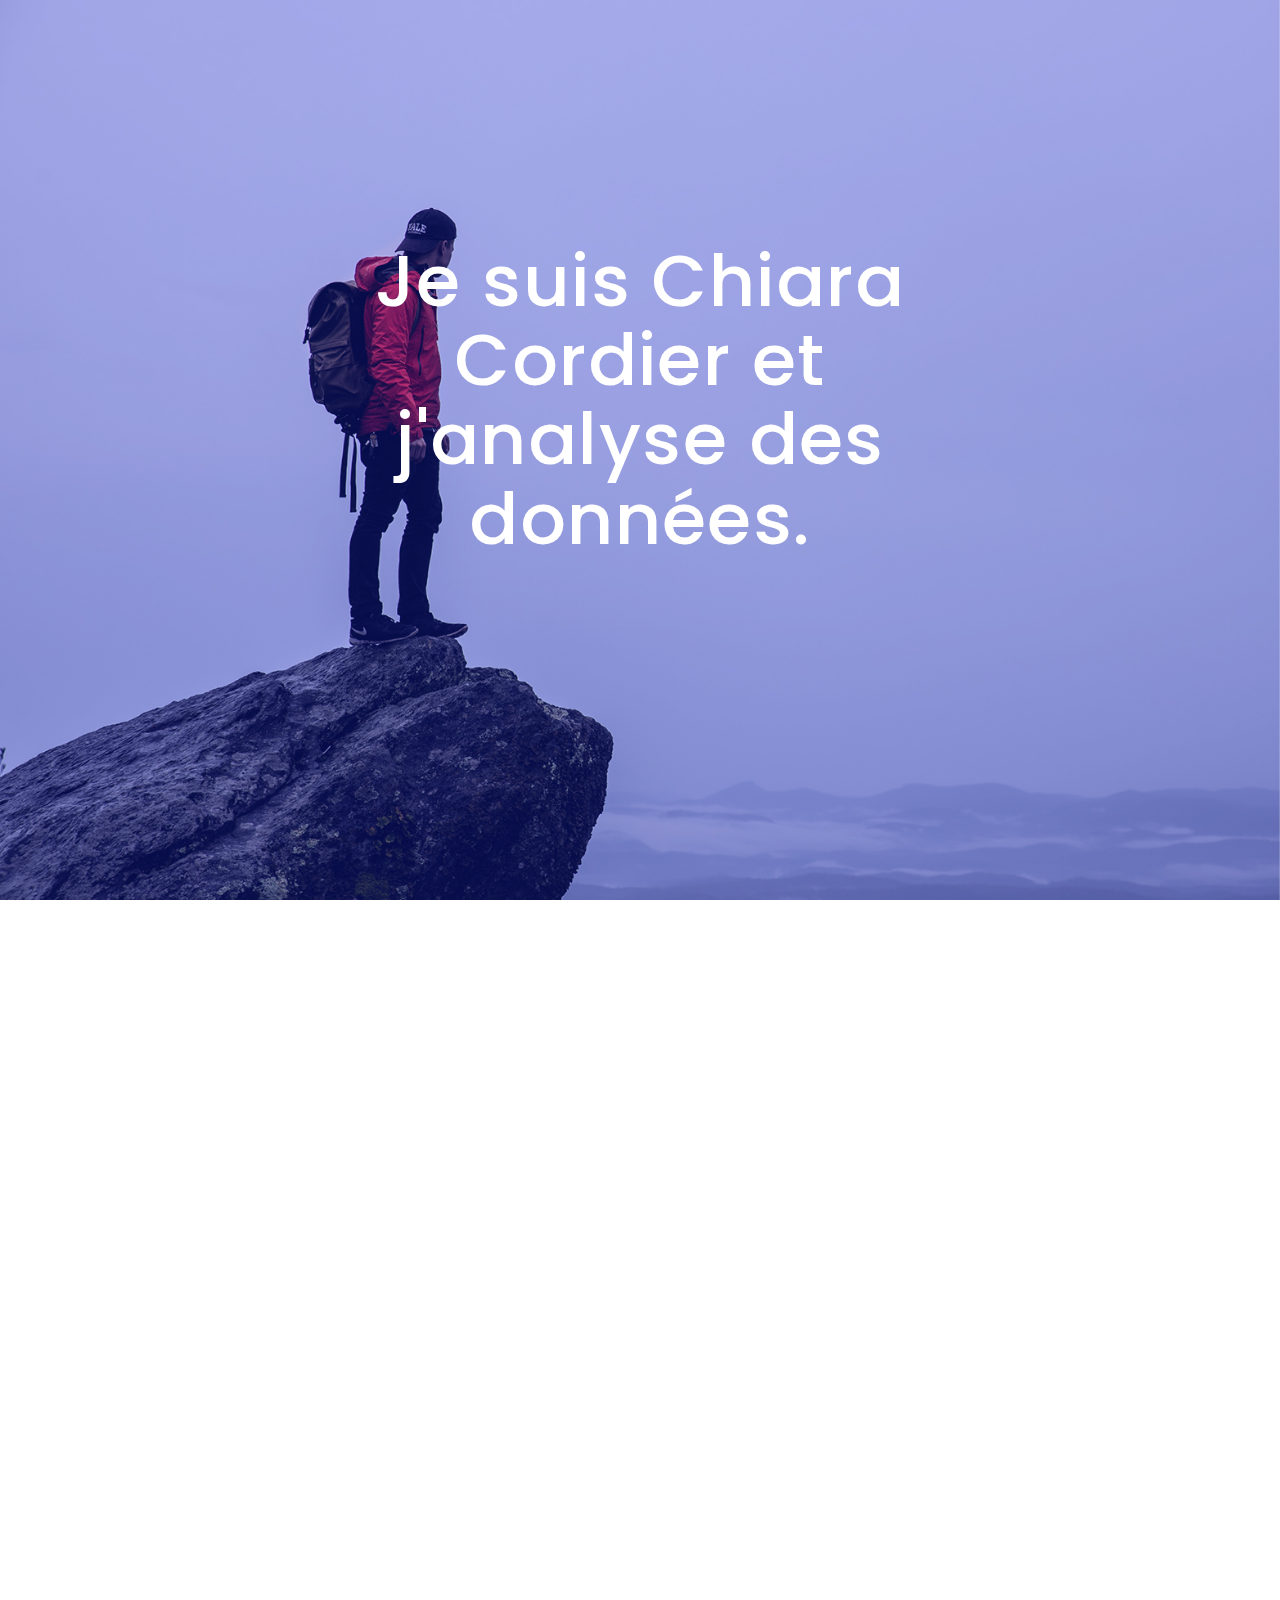
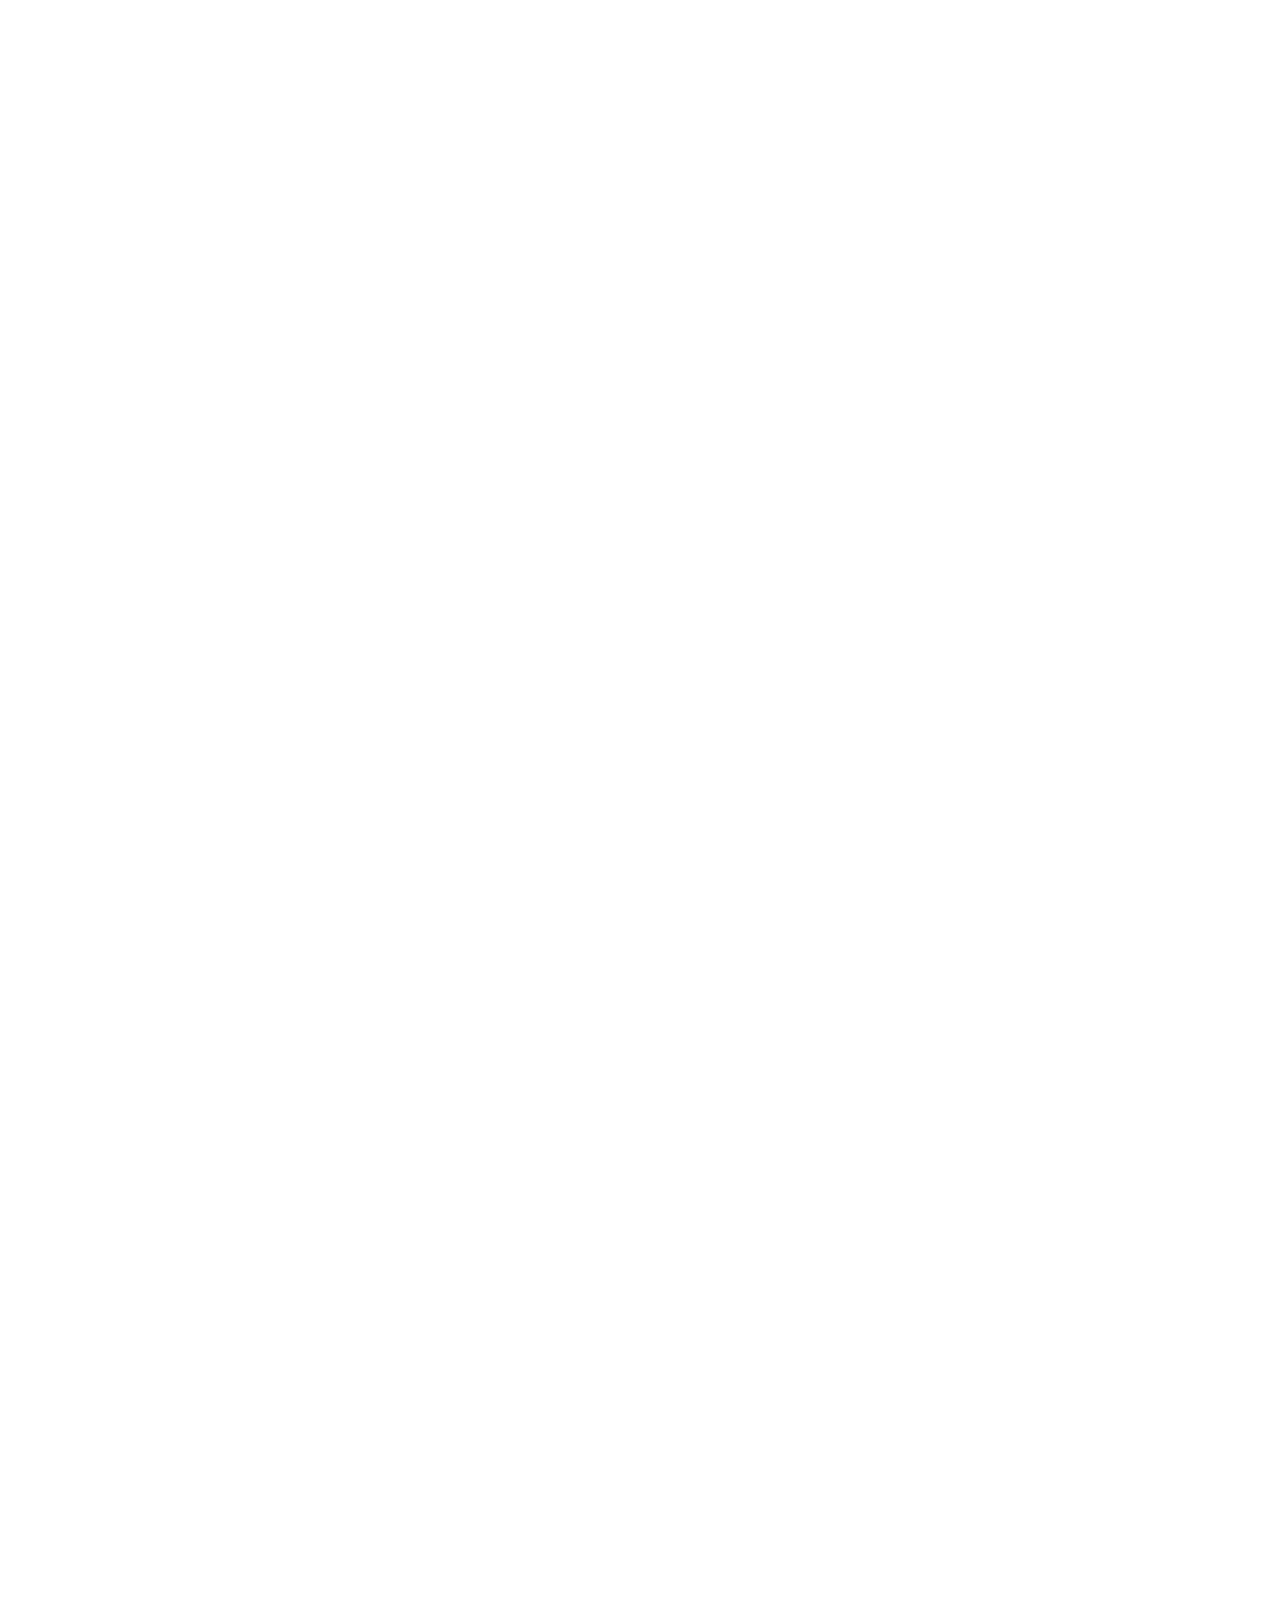
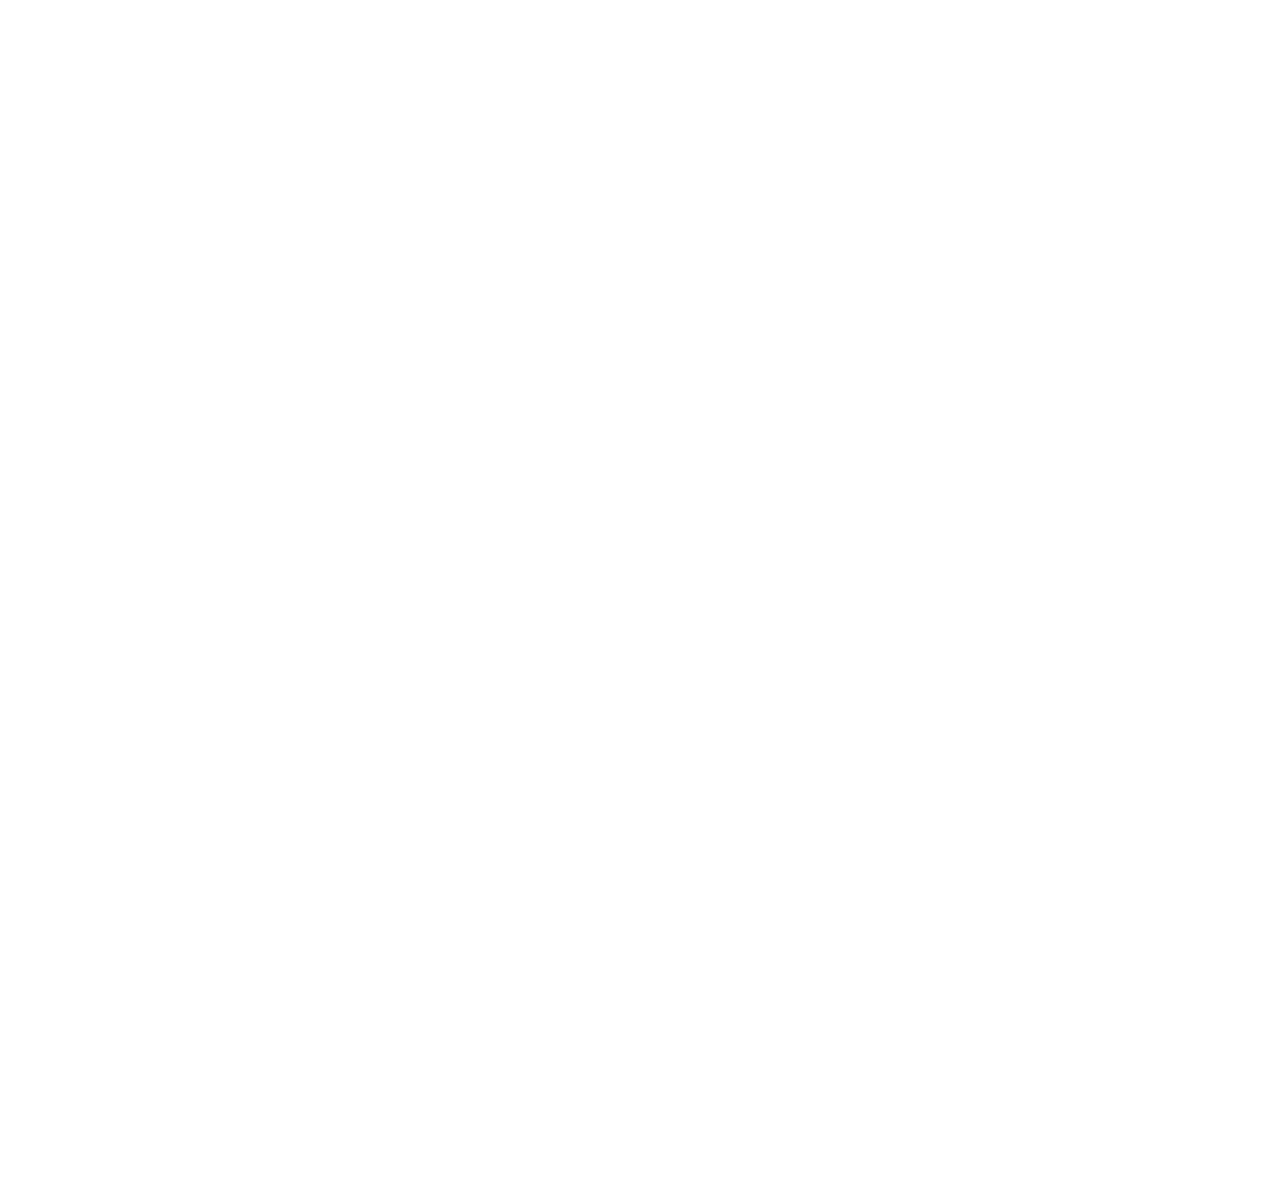
==== commit 8e2af5cf: "changement bio" ====
--- a/index.html
+++ b/index.html
@@ -12,7 +12,7 @@
         <meta name="viewport" content="width=device-width, initial-scale=1, maximum-scale=1, user-scalable=no">
        
         <!-- PAGE TITLE -->
-        <title>Ethan - Identity</title>
+        <title>Chiara Cordier</title>
        
         <!-- FAVICON -->
         <link rel="shortcut icon" href="assets/img/favicon.png">
@@ -68,7 +68,7 @@
                         <!-- ANIMATION CONTAINER -->
                         <div class="animation-container animation-fade-right" data-animation-delay="0">
                         
-                            <h1>I’m Ethan Kruger and I design Stuff.</h1>
+                            <h1>Je suis Chiara Cordier et j'analyse des données.</h1>
                         
                         </div>
                         <!-- /ANIMATION CONTAINER -->
@@ -77,7 +77,7 @@
                         <!-- ANIMATION CONTAINER -->
                         <div class="animation-container animation-fade-right" data-animation-delay="200">
                            
-                            <a href="#about" class="smooth-scroll">Learn More<div class="circle"><i class="fa fa-angle-down" aria-hidden="true"></i><i class="fa fa-angle-down" aria-hidden="true"></i></div></a>
+                            <a href="#about" class="smooth-scroll">En savoir plus<div class="circle"><i class="fa fa-angle-down" aria-hidden="true"></i><i class="fa fa-angle-down" aria-hidden="true"></i></div></a>
                             
                         </div>
                         <!-- /ANIMATION CONTAINER -->
@@ -95,12 +95,14 @@
                 <section id="about">
 
 
-                    <h3 class="headline scroll-animated">About Me</h3>
-                    
-                    <p class="scroll-animated">Lorem ipsum dolor sit amet, consectetur adipiscing elit. Curabitur mattis magna ac justo tincidunt, nec rhoncus leo rutrum. Duis mattis, neque id consectetur gravida, ligula massa consequat mi, id ultricies massa mauris eu augue. Donec dictum diam vitae dui iaculis, vitae laoreet sem molestie. Suspendisse hendrerit interdum euismod.</p>
-
-                    <p class="scroll-animated">In dui augue, pretium eget vulputate at, maximus eget augue. Vestibulum porttitor a nisl in rhoncus. Etiam libero est, pellentesque eleifend arcu at, congue gravida ex. Sed et nisl ultrices, mattis purus et, commodo quam. Etiam lacus est, faucibus ut mattis sed, mattis non enim. Maecenas elementum malesuada lorem, ut vestibulum erat iaculis non. Donec nec diam id dolor hendrerit sollicitudin.</p>
-                    
+                    <h3 class="headline scroll-animated">A propos de moi</h3>
+                    
+                    <p class="scroll-animated">Je m'appelle Chiara Cordier et je suis actuellement en 3[@+ème@#]  et dernière année de doctorat en mathématiques appliquées à la recherche médicale contre le cancer du sein.
+					Ce projet est développé en partenariat avec l'Institut de cancérologie de l'Ouest (ICO) et le Laboratoire angevin de recherche en mathématiques (LAREMA), sous la tutelle d'Agnès Basseville et de Fabien Panloup.
+					Le but est de développer des algorithmes de machine learning pour prédire à l'avance si un traitement va fonctionner ou non. Cela permettra donc à terme d'aider les médecins dans le choix du traitement à administrer au patient.</p>
+
+                    <p class="scroll-animated">
+					</p>
                     
                     <!-- CLIENTS -->
                     <div class="row clients scroll-animated">
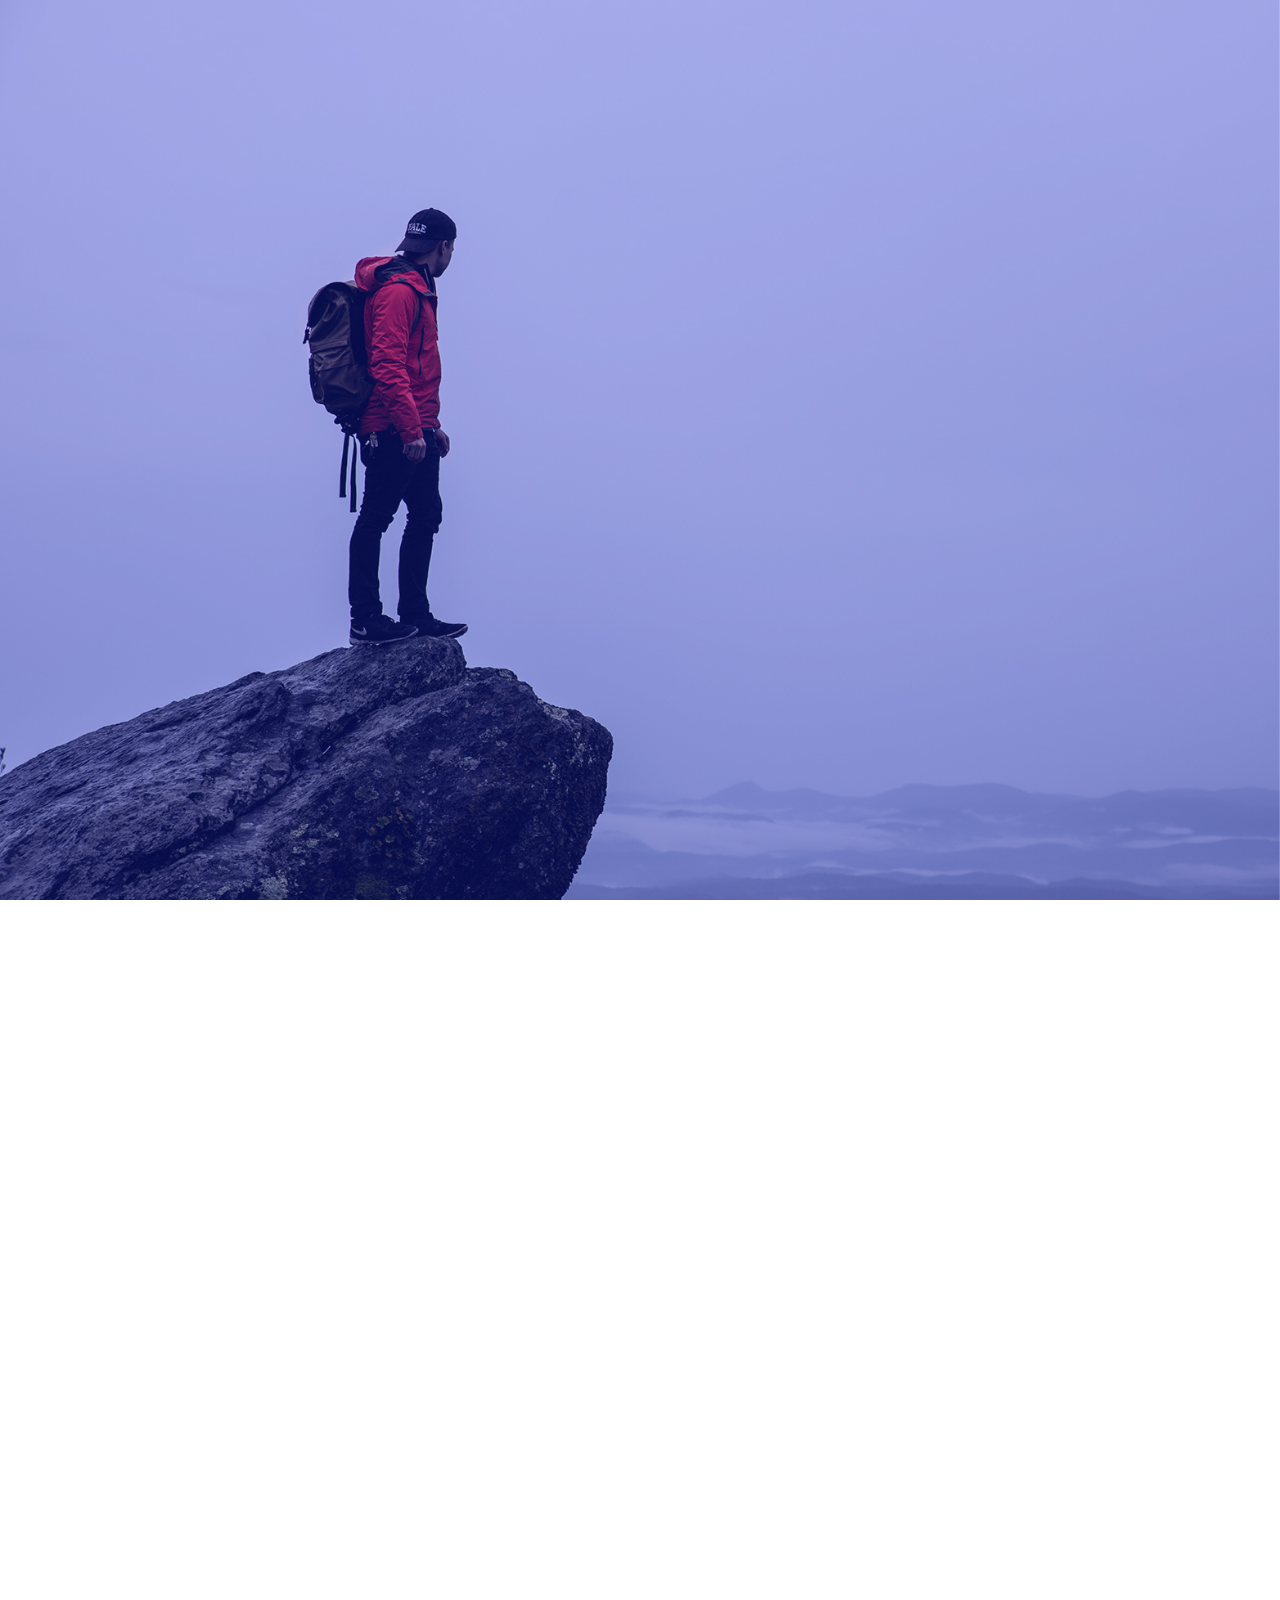
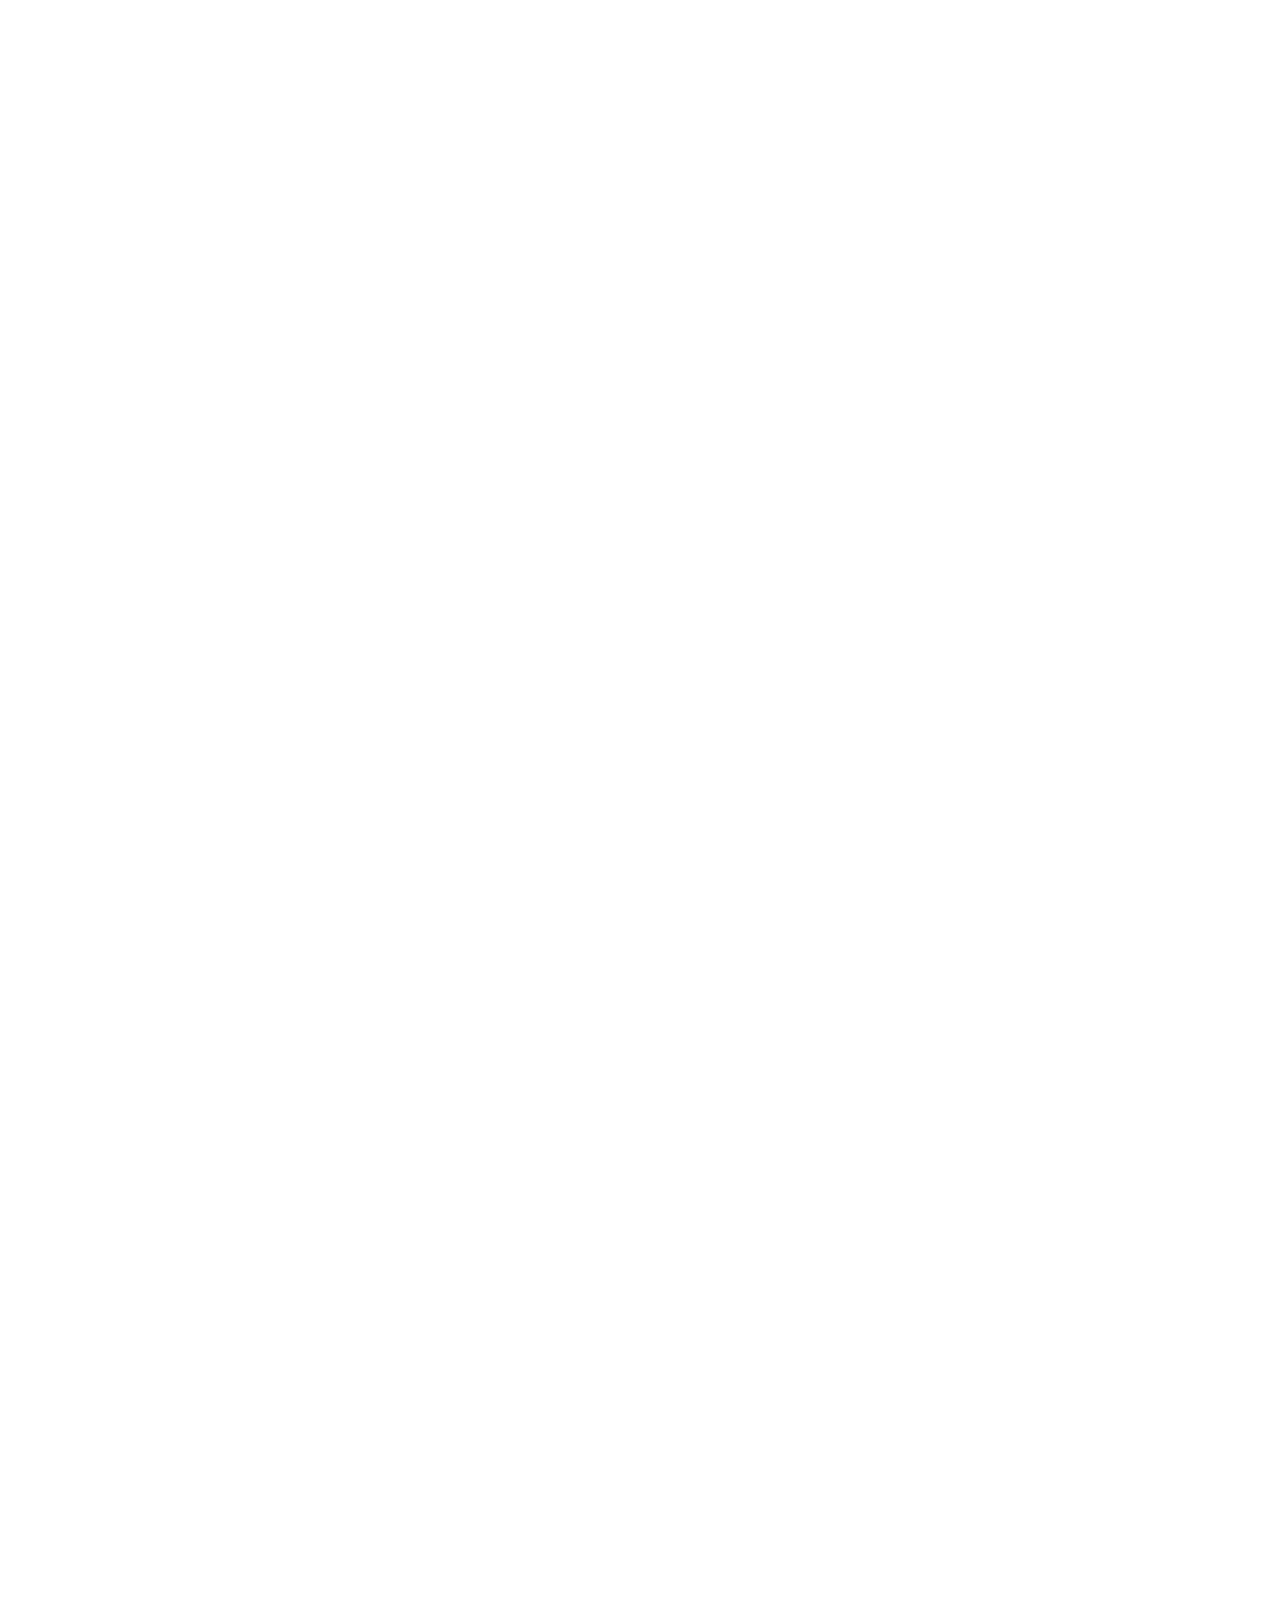
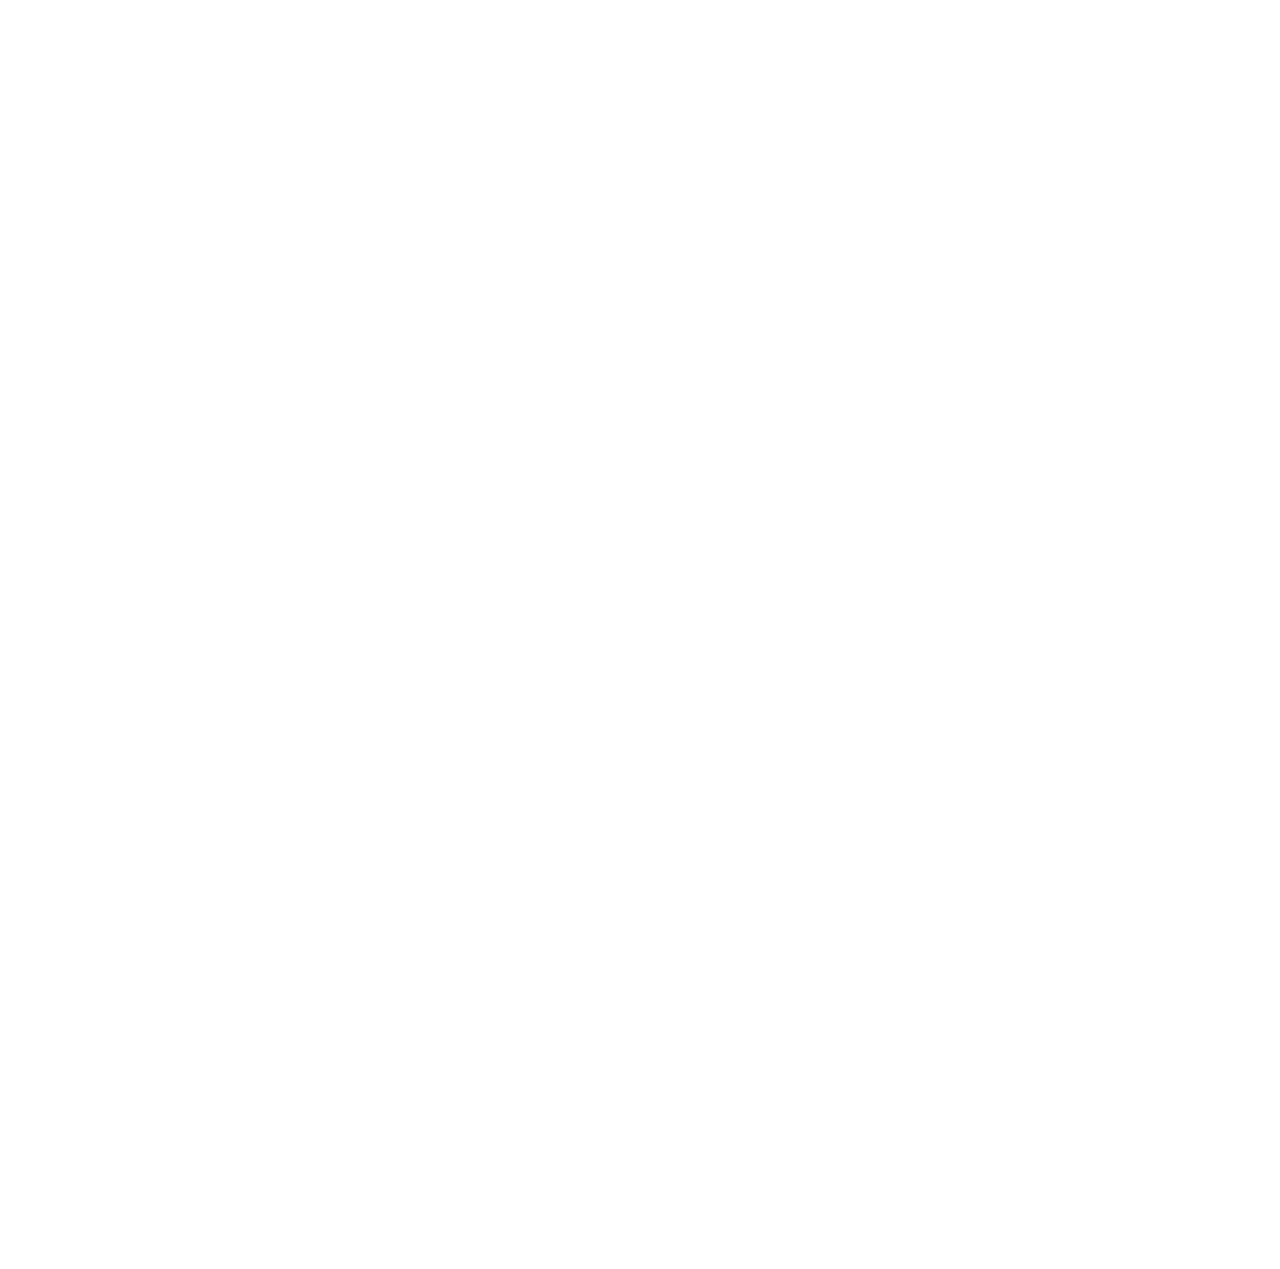
==== commit 1f7cc958: "changement bio 2" ====
--- a/index.html
+++ b/index.html
@@ -97,12 +97,11 @@
 
                     <h3 class="headline scroll-animated">A propos de moi</h3>
                     
-                    <p class="scroll-animated">Je m'appelle Chiara Cordier et je suis actuellement en 3[@+ème@#]  et dernière année de doctorat en mathématiques appliquées à la recherche médicale contre le cancer du sein.
-					Ce projet est développé en partenariat avec l'Institut de cancérologie de l'Ouest (ICO) et le Laboratoire angevin de recherche en mathématiques (LAREMA), sous la tutelle d'Agnès Basseville et de Fabien Panloup.
-					Le but est de développer des algorithmes de machine learning pour prédire à l'avance si un traitement va fonctionner ou non. Cela permettra donc à terme d'aider les médecins dans le choix du traitement à administrer au patient.</p>
-
-                    <p class="scroll-animated">
-					</p>
+                    <p class="scroll-animated">Je m'appelle Chiara Cordier et je suis actuellement en 3<sup>ème</sup> et dernière année de doctorat en mathématiques appliquées à la recherche médicale contre le cancer du sein.
+					Ce projet est développé en partenariat avec l'Institut de cancérologie de l'Ouest (ICO) et le Laboratoire angevin de recherche en mathématiques (LAREMA), sous la tutelle d'Agnès Basseville et de Fabien Panloup.</p>
+					
+					<p class="scroll-animated">Le but est de développer des algorithmes de machine learning pour prédire à l'avance si un traitement va fonctionner ou non.
+					Cela permettra donc à terme d'aider les médecins dans le choix du traitement à administrer au patient.</p>
                     
                     <!-- CLIENTS -->
                     <div class="row clients scroll-animated">
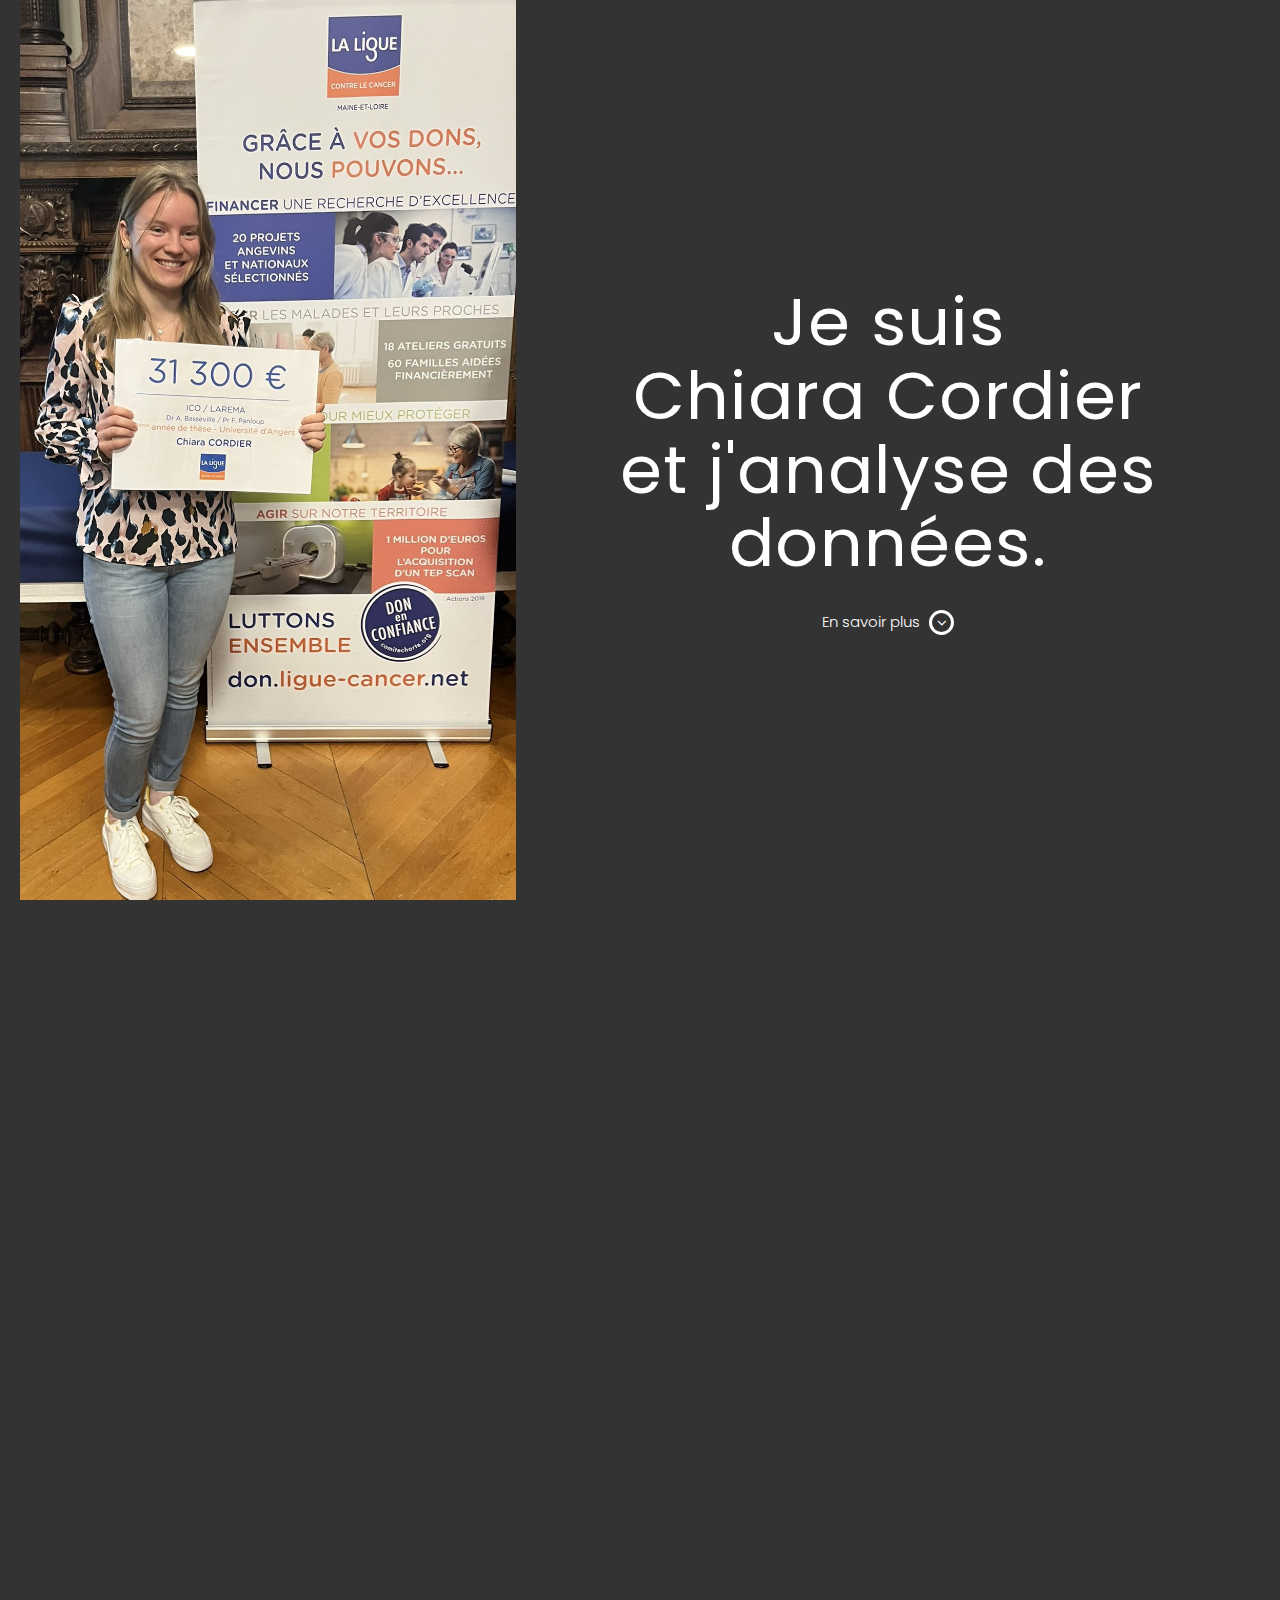
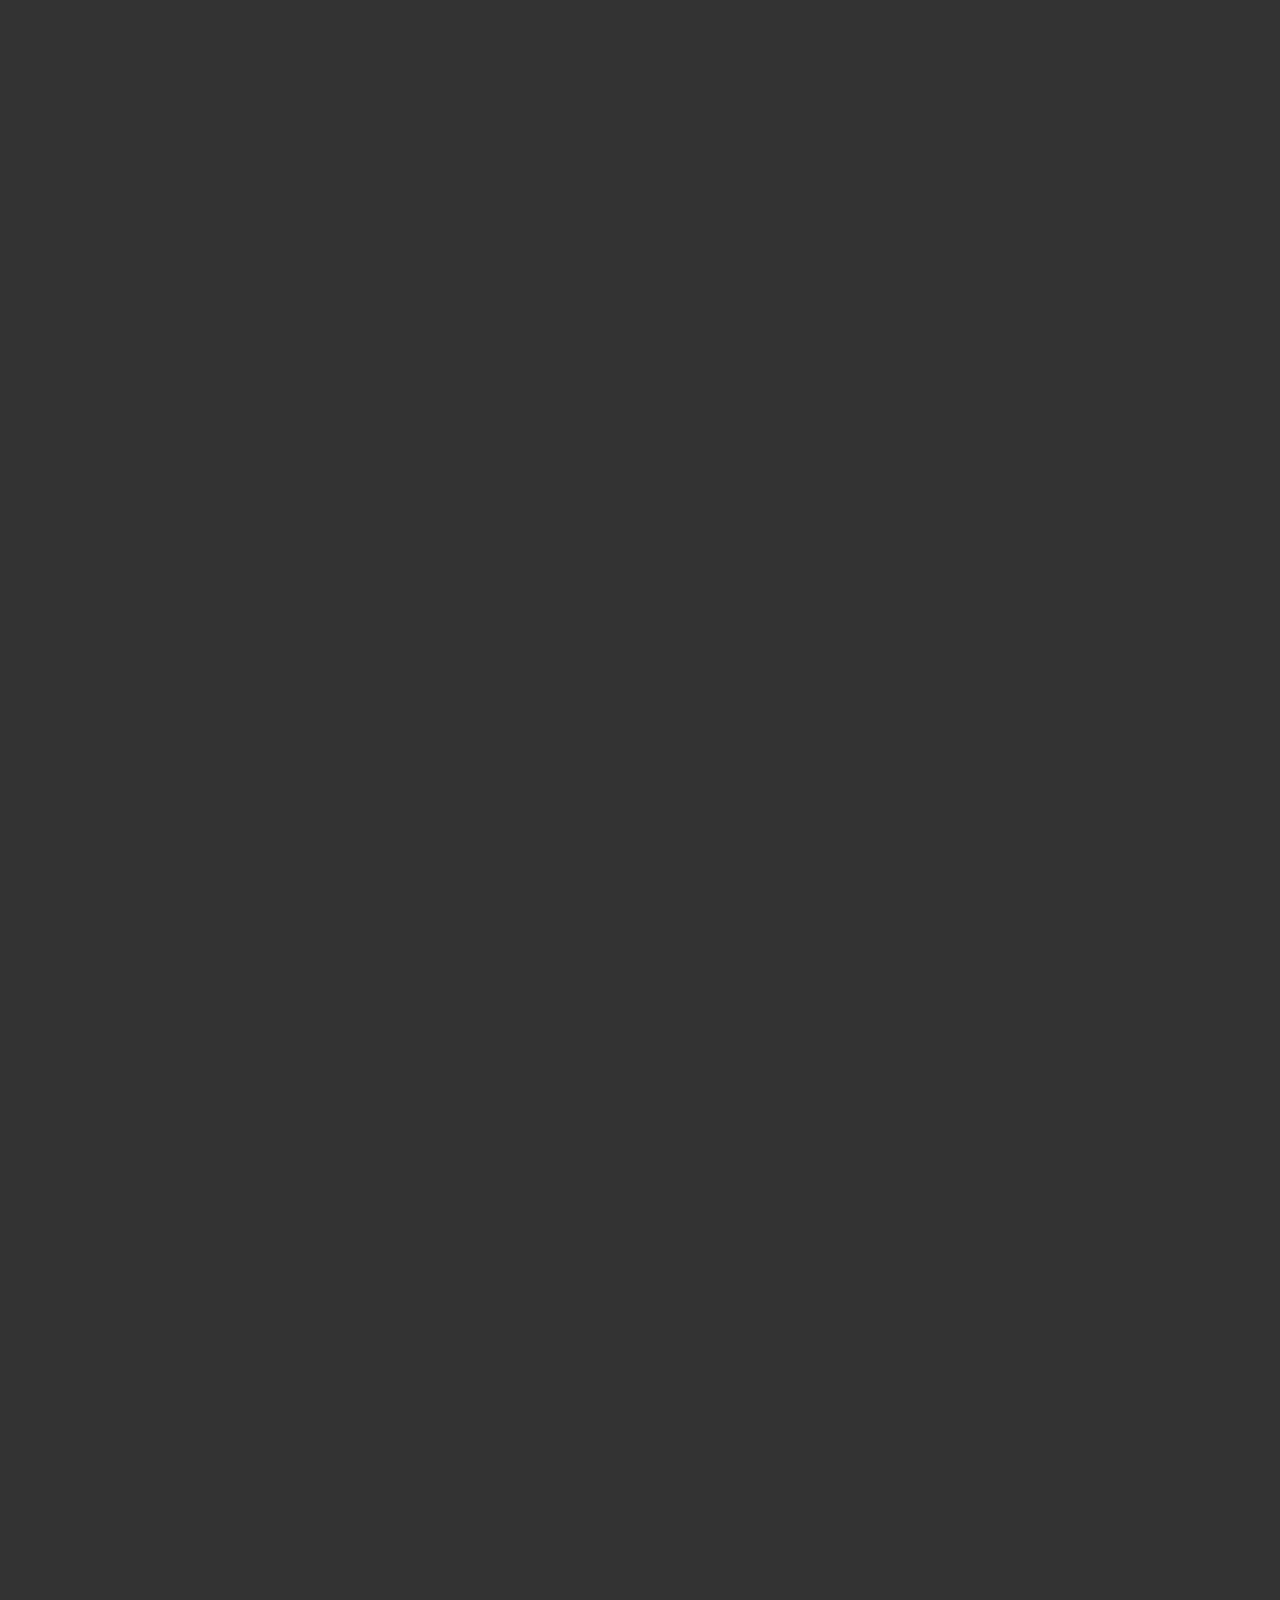
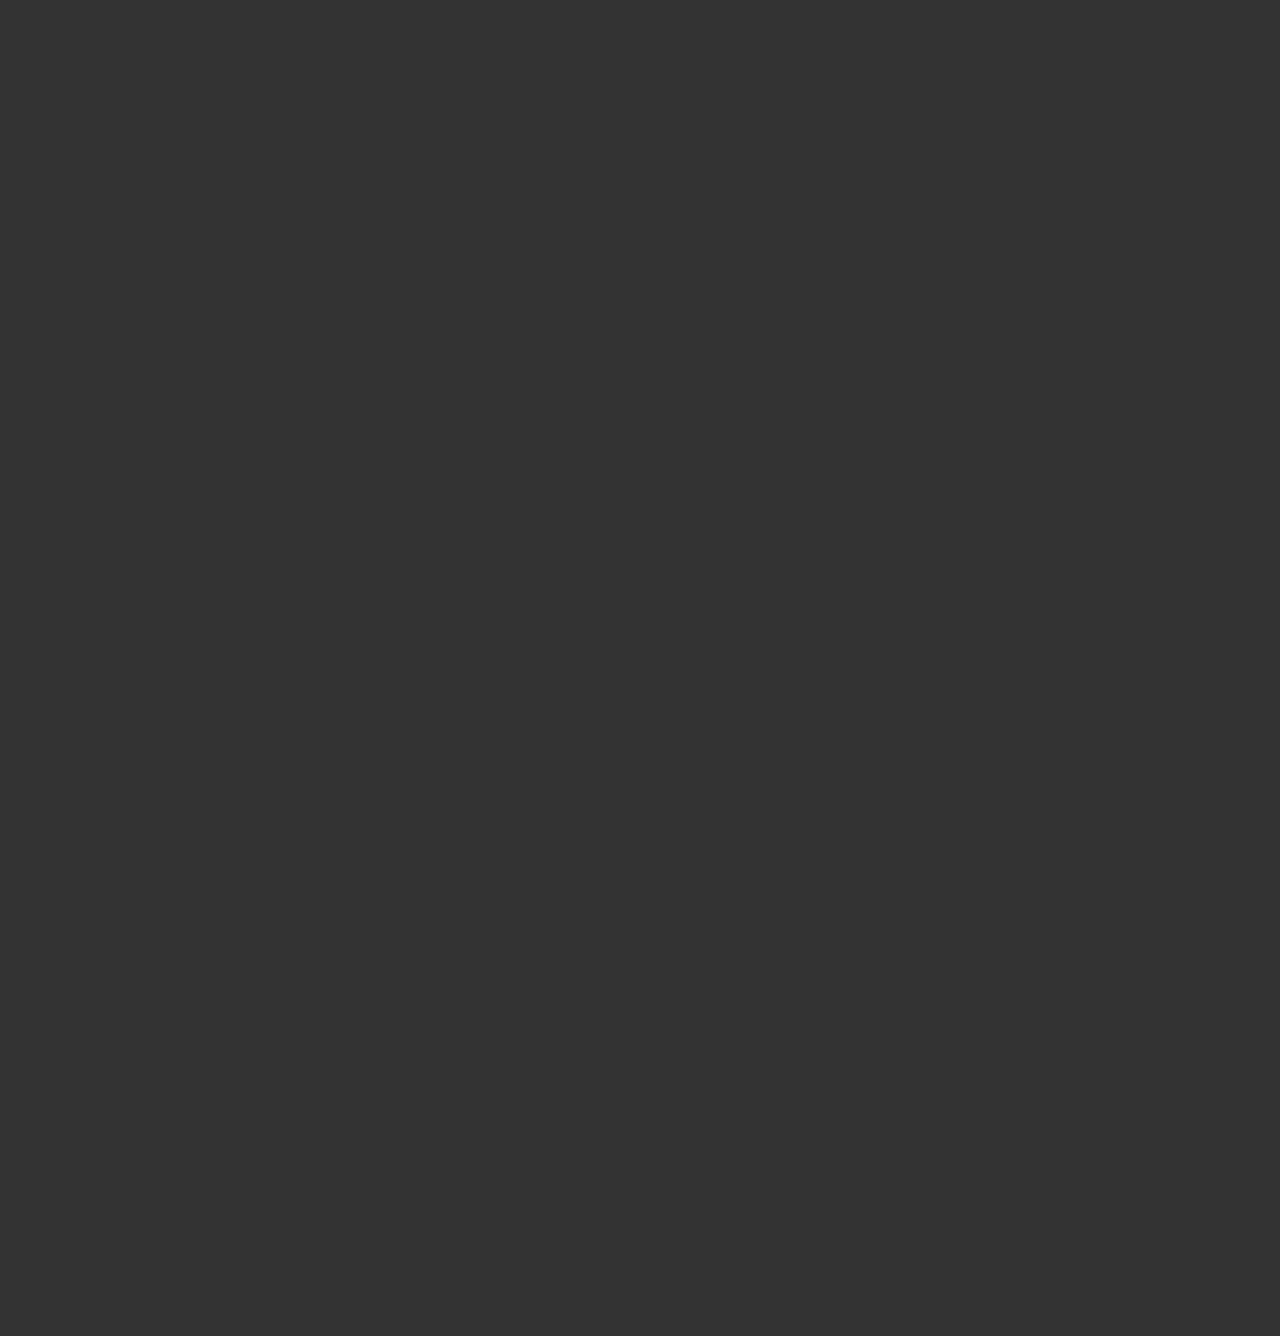
==== commit fbd6115d: "image update" ====
--- a/index.html
+++ b/index.html
@@ -12,10 +12,10 @@
         <meta name="viewport" content="width=device-width, initial-scale=1, maximum-scale=1, user-scalable=no">
        
         <!-- PAGE TITLE -->
-        <title>Chiara Cordier</title>
+        <title>Chiara Cordier - Portfolio</title>
        
         <!-- FAVICON -->
-        <link rel="shortcut icon" href="assets/img/favicon.png">
+        <link rel="shortcut icon" href="assets/img/data.png">
        
         <!-- FONTS -->
         <link href="https://fonts.googleapis.com/css?family=Poppins:300,400,500,600,700&amp;subset=latin-ext" rel="stylesheet">
@@ -40,15 +40,6 @@
         <!-- /PRELOADER -->
     
         
-        <!-- IMAGE CONTAINER -->
-        <div class="image-container">
-           
-            <div class="background-img"></div>
-
-        </div>
-        <!-- /IMAGE CONTAINER -->
-
-
         <!-- CONTENT AREA -->
         <div class="content-area">
 
@@ -56,40 +47,28 @@
             <!-- CONTENT AREA INNER --> 
             <div class="content-area-inner">
 
-
-                <!-- INTRO -->
-                <section id="intro">
-
-
-                    <!-- CONTAINER MID -->
-                    <div class="container-mid">
-
-                       
-                        <!-- ANIMATION CONTAINER -->
-                        <div class="animation-container animation-fade-right" data-animation-delay="0">
-                        
-                            <h1>Je suis Chiara Cordier et j'analyse des données.</h1>
-                        
-                        </div>
-                        <!-- /ANIMATION CONTAINER -->
-                        
-                        
-                        <!-- ANIMATION CONTAINER -->
-                        <div class="animation-container animation-fade-right" data-animation-delay="200">
-                           
-                            <a href="#about" class="smooth-scroll">En savoir plus<div class="circle"><i class="fa fa-angle-down" aria-hidden="true"></i><i class="fa fa-angle-down" aria-hidden="true"></i></div></a>
-                            
-                        </div>
-                        <!-- /ANIMATION CONTAINER -->
-
-
-                    </div>
-                    <!-- /CONTAINER MID -->
-
-
-                </section>
-                <!-- /INTRO -->
-
+				<!-- IMAGE AND TITLE CONTAINER -->
+				<div class="image-container">
+				
+					<!--<img src="assets/img/photo_pres.png" alt="Chiara Cordier recevant une bourse de la Ligue contre le cancer.">-->
+					<!--<div class="background-img"></div>-->
+					
+					<div class="photo">
+						<img src="./assets/img/photo_pres.png" alt="Chiara Cordier recevant une bourse de la Ligue contre le cancer.">
+					</div>
+					
+					<div class="texte">
+						<h1>Je suis <br> Chiara Cordier <br> et j'analyse des données.</h1>
+						<a href="#about" class="smooth-scroll">
+							En savoir plus
+							<div class="circle">
+								<i class="fa fa-angle-down" aria-hidden="true"></i>
+								<i class="fa fa-angle-down" aria-hidden="true"></i>
+							</div>
+						</a>
+					</div>
+				</div>
+				<!-- /IMAGE AND TITLE CONTAINER -->
 
                 <!-- ABOUT -->
                 <section id="about">
@@ -98,7 +77,8 @@
                     <h3 class="headline scroll-animated">A propos de moi</h3>
                     
                     <p class="scroll-animated">Je m'appelle Chiara Cordier et je suis actuellement en 3<sup>ème</sup> et dernière année de doctorat en mathématiques appliquées à la recherche médicale contre le cancer du sein.
-					Ce projet est développé en partenariat avec l'Institut de cancérologie de l'Ouest (ICO) et le Laboratoire angevin de recherche en mathématiques (LAREMA), sous la tutelle d'Agnès Basseville et de Fabien Panloup.</p>
+					Ce projet est développé en partenariat avec l'Institut de cancérologie de l'Ouest (ICO) et le Laboratoire angevin de recherche en mathématiques (LAREMA), sous la tutelle d'Agnès Basseville et de Fabien Panloup.
+					Aussi, ce projet n'aurait pas vu le jour sans l'association de la Ligue contre le cancer que je remercie sincèrement pour leur financement.</p>
 					
 					<p class="scroll-animated">Le but est de développer des algorithmes de machine learning pour prédire à l'avance si un traitement va fonctionner ou non.
 					Cela permettra donc à terme d'aider les médecins dans le choix du traitement à administrer au patient.</p>
@@ -107,11 +87,10 @@
                     <div class="row clients scroll-animated">
                         
                         
-                        <div class="col-md-3 col-xs-6"><img class="img-responsive" src="assets/img/clients/client-1.png" alt="client"></div>
-                        <div class="col-md-3 col-xs-6"><img class="img-responsive" src="assets/img/clients/client-2.png" alt="client"></div>
-                        <div class="col-md-3 col-xs-6"><img class="img-responsive" src="assets/img/clients/client-3.png" alt="client"></div>
-                        <div class="col-md-3 col-xs-6"><img class="img-responsive" src="assets/img/clients/client-4.png" alt="client"></div>
-                        
+                        <div class="col-md-3 col-xs-6"><a href="https://www.institut-cancerologie-ouest.com/"><img class="img-responsive" src="assets/img/logos/ico.svg" alt="ICO"></a></div>
+                        <div class="col-md-3 col-xs-6"><a href="https://math.univ-angers.fr/"><img class="img-responsive" src="assets/img/logos/larema.png" alt="LAREMA"></a></div>
+                        <div class="col-md-3 col-xs-6"><a href="https://www.univ-angers.fr/fr/index.html"><img class="img-responsive" src="assets/img/logos/ua.png" alt="UA"></a></div>
+						<div class="col-md-3 col-xs-6"><a href="https://www.ligue-cancer.net/"><img class="img-responsive" src="assets/img/logos/ligue.png" alt="LIGUE CONTRE LE CANCER"></a></div>
                         
                     </div>
                     <!-- /CLIENTS -->
@@ -125,7 +104,7 @@
                 <section id="service">
 
 
-                    <h3 class="headline scroll-animated">Services</h3>
+                    <h3 class="headline scroll-animated"><a href="./CV.html">Curriculum Vitae</a></h3>
                     
                     
                     <!-- SERVICE LIST -->
@@ -136,7 +115,7 @@
                         <li class="service-item scroll-animated">
                            
                            
-                            <button class="btn btn-primary collapsed" type="button" data-toggle="collapse" data-target="#collapse-item-1" aria-expanded="false">Webdesign</button>
+                            <button class="btn btn-primary collapsed" type="button" data-toggle="collapse" data-target="#collapse-item-1" aria-expanded="false">Mes expériences</button>
                             
                             
                             <!-- COLLAPSE CONTENT -->
@@ -164,7 +143,7 @@
                         <li class="service-item scroll-animated">
                            
                            
-                            <button class="btn btn-primary collapsed" type="button" data-toggle="collapse" data-target="#collapse-item-2" aria-expanded="false">Marketing</button>
+                            <button class="btn btn-primary collapsed" type="button" data-toggle="collapse" data-target="#collapse-item-2" aria-expanded="false">Mes formations</button>
                             
                             
                             <!-- COLLAPSE CONTENT -->
@@ -192,7 +171,7 @@
                         <li class="service-item scroll-animated">
                            
                            
-                            <button class="btn btn-primary collapsed" type="button" data-toggle="collapse" data-target="#collapse-item-3" aria-expanded="false">Analytics</button>
+                            <button class="btn btn-primary collapsed" type="button" data-toggle="collapse" data-target="#collapse-item-3" aria-expanded="false">Mes compétences</button>
                             
                             
                             <!-- COLLAPSE CONTENT -->
@@ -220,7 +199,7 @@
                         <li class="service-item scroll-animated">
                            
                            
-                            <button class="btn btn-primary collapsed" type="button" data-toggle="collapse" data-target="#collapse-item-4" aria-expanded="false">UI &amp; UX Design</button>
+                            <button class="btn btn-primary collapsed" type="button" data-toggle="collapse" data-target="#collapse-item-4" aria-expanded="false">Mes loisirs</button>
                             
                             
                             <!-- COLLAPSE CONTENT -->
@@ -256,7 +235,7 @@
                 <section id="work">
 
 
-                    <h3 class="headline scroll-animated">Latest Work</h3>
+                    <h3 class="headline scroll-animated"><a href="./CV.html">Contributions</a></h3>
                     
                     
                     <!-- SHOWCASE -->
@@ -495,26 +474,26 @@
                 <section id="contact">
 
 
-                    <h3 class="headline scroll-animated">Contact Me</h3>
+                    <h3 class="headline scroll-animated">Contact</h3>
                     
                     
                     <!-- CONTACT FORM --> 
                     <form id="contact-form" action="assets/php/contact.php" method="post">
 
                        
-                        <input id="contact-form-name" type="text" name="name" class="form-control scroll-animated" placeholder="* Your Name">
-                        
-                        <input id="contact-form-email" type="text" name="email" class="form-control scroll-animated" placeholder="* Your Email">
+                        <input id="contact-form-name" type="text" name="name" class="form-control scroll-animated" placeholder="* Nom">
+                        
+                        <input id="contact-form-email" type="text" name="email" class="form-control scroll-animated" placeholder="* Adresse mail">
                         
                         <!-- PHANTOM ELEMENT ( HONEYPOT CAPTCHA FOR SECURITY ) -->
                         <div class="fhp-input"><input id="contact-form-company" type="text" name="company" class="form-control"></div>
                         <!-- /PHANTOM ELEMENT ( HONEYPOT CAPTCHA FOR SECURITY ) -->
                         
-                        <textarea id="contact-form-message" name="message" class="form-control scroll-animated" placeholder="* Your Message"></textarea>
-                        
-                        <button type="submit" class="form-control scroll-animated">Send Message<div class="circle"><i class="fa fa-angle-right" aria-hidden="true"></i><i class="fa fa-angle-right" aria-hidden="true"></i></div></button>
-                        
-                        <div class="success-message"><i class="fa fa-check" aria-hidden="true"></i>The Email was Sent Successfully!</div>
+                        <textarea id="contact-form-message" name="message" class="form-control scroll-animated" placeholder="* Message"></textarea>
+                        
+                        <button type="submit" class="form-control scroll-animated">Envoyer<div class="circle"><i class="fa fa-angle-right" aria-hidden="true"></i><i class="fa fa-angle-right" aria-hidden="true"></i></div></button>
+                        
+                        <div class="success-message"><i class="fa fa-check" aria-hidden="true"></i>Votre email a bien été envoyé !</div>
 
                    
                     </form>
--- a/assets/css/main.css
+++ b/assets/css/main.css
@@ -25,6 +25,7 @@
 /** 1. Basic
 *******************************************************************/
 
+
 html
 {
     font-size: 10px;
@@ -37,7 +38,7 @@
     font-style: normal;
 
     color: #fff;
-    background: #fff;
+    background: #333;
 
     -webkit-font-smoothing: antialiased;
 }
@@ -58,7 +59,7 @@
 
 h1
 {
-    font-size: 7.2rem;
+    font-size: 6.7rem;
 }
 
 h2
@@ -234,37 +235,32 @@
 /** 3. Image Container
 *******************************************************************/
 
-.image-container
-{
-    position: fixed;
-    z-index: -1;
-    top: 0;
-    left: 0;
-
-    width: 100%;
+.image-container {
+    display: flex;
+    height: 100vh; /* 100% de la hauteur de la fenêtre */
+}
+
+.photo {
+    width: 40%;
     height: 100%;
 }
 
-.image-container .background-img
-{
-    position: absolute;
-    z-index: 1;
-    top: 0;
-    left: 0;
-
+.photo img {
     width: 100%;
     height: 100%;
-
-    -webkit-transition: opacity 1s ease;
-         -o-transition: opacity 1s ease;
-            transition: opacity 1s ease;
-
-    background: url(../img/background.jpg);
-    background-repeat: no-repeat;
-    background-size: cover;
-}
-
-
+    object-fit: cover; /* Pour que l'image remplisse l'espace sans déformer */
+}
+
+.texte {
+    width: 60%;
+    padding: 20px;
+	font-size: 10em;
+    box-sizing: border-box; /* Pour inclure le padding dans la largeur */
+    display: flex;
+    flex-direction: column;
+    justify-content: center; /* Centrer verticalement le texte */
+	text-align: center;
+}
 
 /** 4. Content Area
 *******************************************************************/
@@ -303,206 +299,58 @@
 }
 
 
-
-/** 5. Content Area --> Intro
-*******************************************************************/
-
-#intro
-{
+.smooth-scroll {
+    display: inline-block;
+    margin-top: 20px;
+    color: #fff;
+    text-decoration: none;
+    font-size: 1.5rem;
+    transition: color 0.3s ease;
+}
+
+.smooth-scroll:hover {
+    color: #ccc;
+}
+
+.circle {
+    font-size: 1em;
+    line-height: 2.5rem;
+    display: inline-block;
+    width: 2.5rem;
+    height: 2.5rem;
+    margin-left: 0.5rem;
+    vertical-align: middle;
+    border: 3px solid #fff;
+    border-radius: 50%;
     position: relative;
-
-    height: 100vh;
-    margin-bottom: 0;
-
-    text-align: center;
-}
-
-#intro .container-mid
-{
-    position: absolute;
-    top: 50%;
-
-    width: 100%;
-
-    -webkit-transform: translateY(-50%);
-        -ms-transform: translateY(-50%);
-            transform: translateY(-50%);
-}
-
-#intro .container-mid h1
-{
-    font-weight: 500;
-
-    margin-bottom: .6em;
-}
-
-#intro .container-mid a
-{
-    font-size: 2.5rem;
-    line-height: 2.92em;
-
-    position: relative;
-
-    display: inline-block;
     overflow: hidden;
-
-    -webkit-transition: .2s ease;
-         -o-transition: .2s ease;
-            transition: .2s ease;
-    letter-spacing: .04em;
-
-    border-radius: 100px;
-}
-
-#intro .container-mid a .circle
-{
-    font-size: 1em;
-    line-height: 5.7rem;
-
-    position: relative;
-
-    display: inline-block;
-    overflow: hidden;
-
-    width: 5.7rem;
-    height: 5.7rem;
-    margin-left: 1em;
-
-    vertical-align: middle;
-
-    border: 3px solid #fff;
-    border-radius: 100%;
-}
-
-#intro .container-mid a .circle i
-{
+}
+
+.circle i {
     position: absolute;
     top: 50%;
     left: 0;
-
-    width: 100%;
-
-    -webkit-transform: translateY(-50%);
-        -ms-transform: translateY(-50%);
-            transform: translateY(-50%);
+    width: 100%;
+    transform: translateY(-50%);
     text-align: center;
 }
 
-#intro .container-mid a .circle i:first-child
-{
+.circle i:first-child {
     top: -50%;
 }
 
-#intro .container-mid a:hover .circle i:first-child
-{
+.smooth-scroll:hover .circle i:first-child {
     top: 50%;
-
-    -webkit-transition: .15s ease;
-         -o-transition: .15s ease;
-            transition: .15s ease;
-}
-
-#intro .container-mid a .circle i:last-child
-{
+    transition: top 0.15s ease;
+}
+
+.circle i:last-child {
     top: 50%;
 }
 
-#intro .container-mid a:hover .circle i:last-child
-{
+.smooth-scroll:hover .circle i:last-child {
     top: 150%;
-
-    -webkit-transition: .15s ease;
-         -o-transition: .15s ease;
-            transition: .15s ease;
-}
-
-#intro .animation-container
-{
-    -webkit-transition: .5s ease;
-         -o-transition: .5s ease;
-            transition: .5s ease;
-}
-
-#intro .animation-container.animation-fade
-{
-    opacity: 0;
-}
-
-#intro .animation-container.animation-fade.run-animation
-{
-    opacity: 1;
-}
-
-#intro .animation-container.animation-fade-up
-{
-    -webkit-transform: translateY(10vh);
-        -ms-transform: translateY(10vh);
-            transform: translateY(10vh);
-
-    opacity: 0;
-}
-
-#intro .animation-container.animation-fade-up.run-animation
-{
-    -webkit-transform: translateY(0);
-        -ms-transform: translateY(0);
-            transform: translateY(0);
-
-    opacity: 1;
-}
-
-#intro .animation-container.animation-fade-down
-{
-    -webkit-transform: translateY(-10vh);
-        -ms-transform: translateY(-10vh);
-            transform: translateY(-10vh);
-
-    opacity: 0;
-}
-
-#intro .animation-container.animation-fade-down.run-animation
-{
-    -webkit-transform: translateY(0);
-        -ms-transform: translateY(0);
-            transform: translateY(0);
-
-    opacity: 1;
-}
-
-#intro .animation-container.animation-fade-left
-{
-    -webkit-transform: translateX(10vh);
-        -ms-transform: translateX(10vh);
-            transform: translateX(10vh);
-
-    opacity: 0;
-}
-
-#intro .animation-container.animation-fade-left.run-animation
-{
-    -webkit-transform: translateX(0);
-        -ms-transform: translateX(0);
-            transform: translateX(0);
-
-    opacity: 1;
-}
-
-#intro .animation-container.animation-fade-right
-{
-    -webkit-transform: translateX(-10vh);
-        -ms-transform: translateX(-10vh);
-            transform: translateX(-10vh);
-
-    opacity: 0;
-}
-
-#intro .animation-container.animation-fade-right.run-animation
-{
-    -webkit-transform: translateX(0);
-        -ms-transform: translateX(0);
-            transform: translateX(0);
-
-    opacity: 1;
+    transition: top 0.15s ease;
 }
 
 
